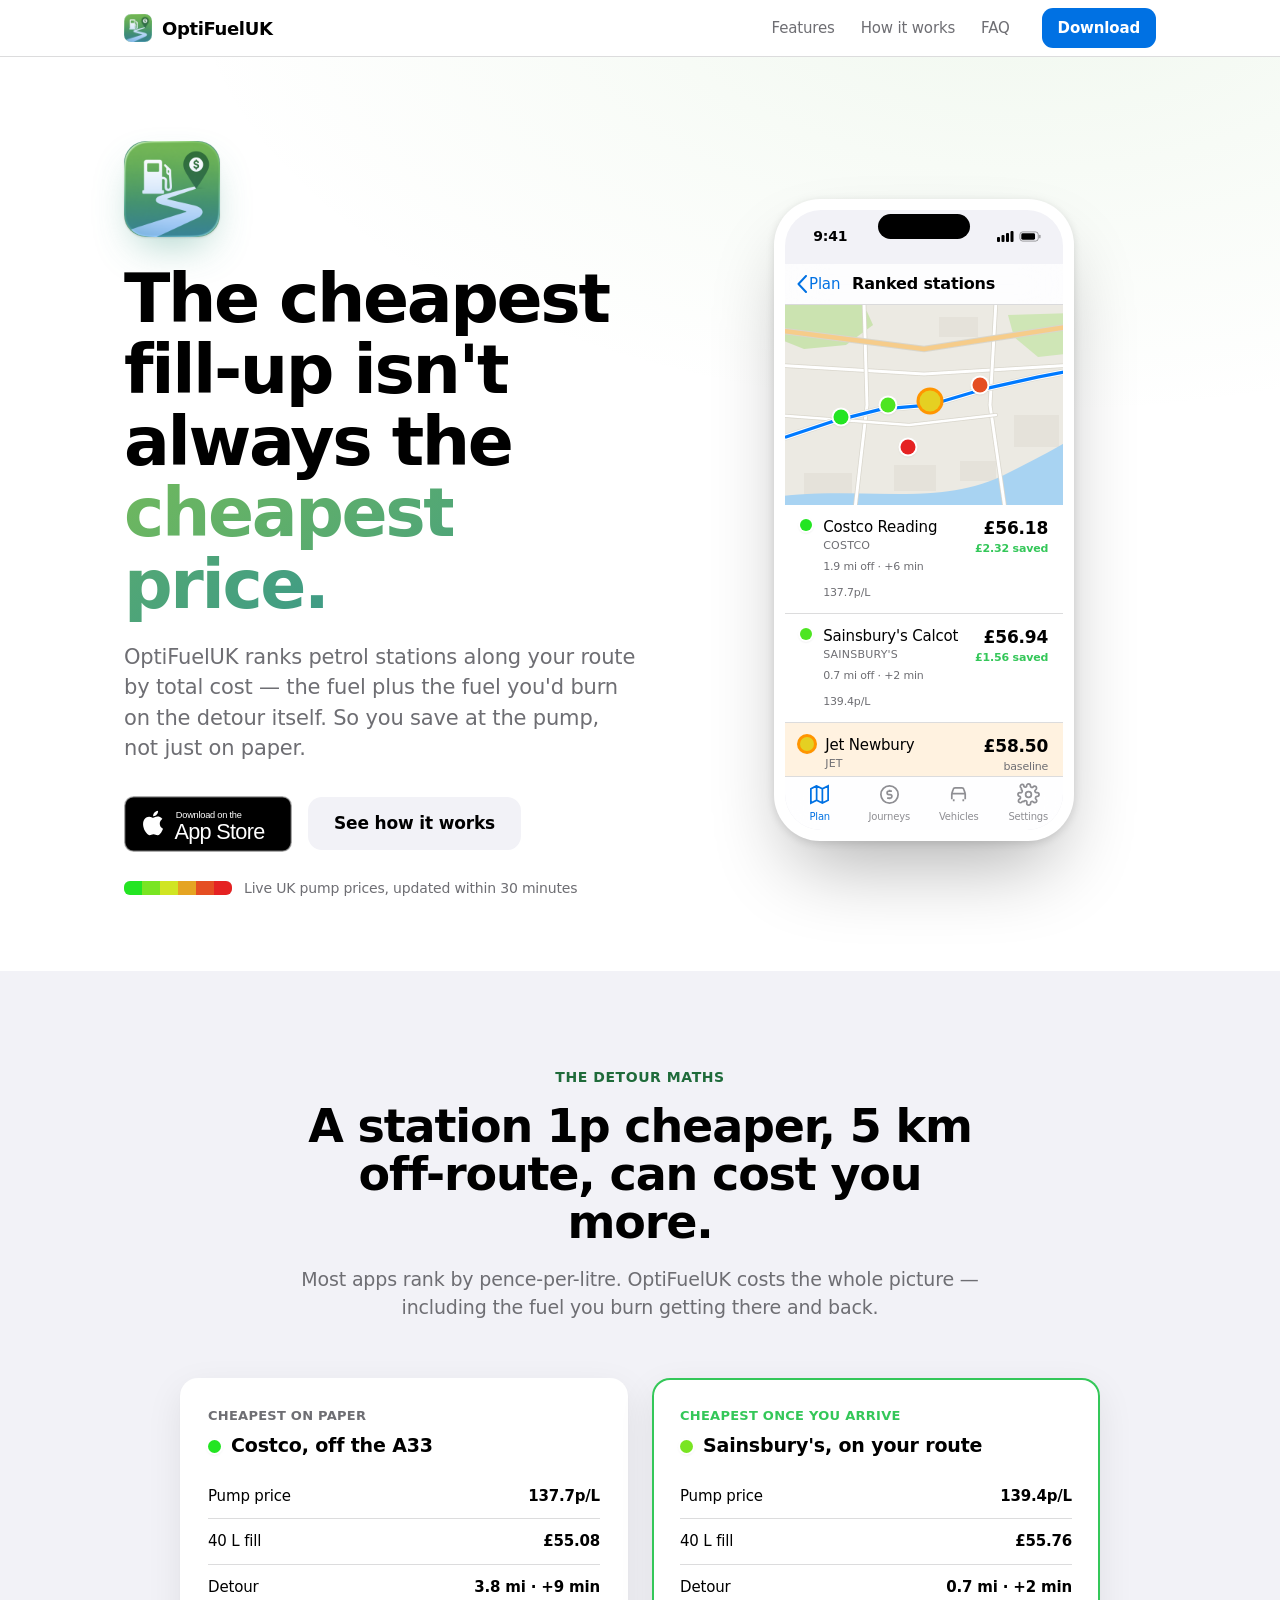
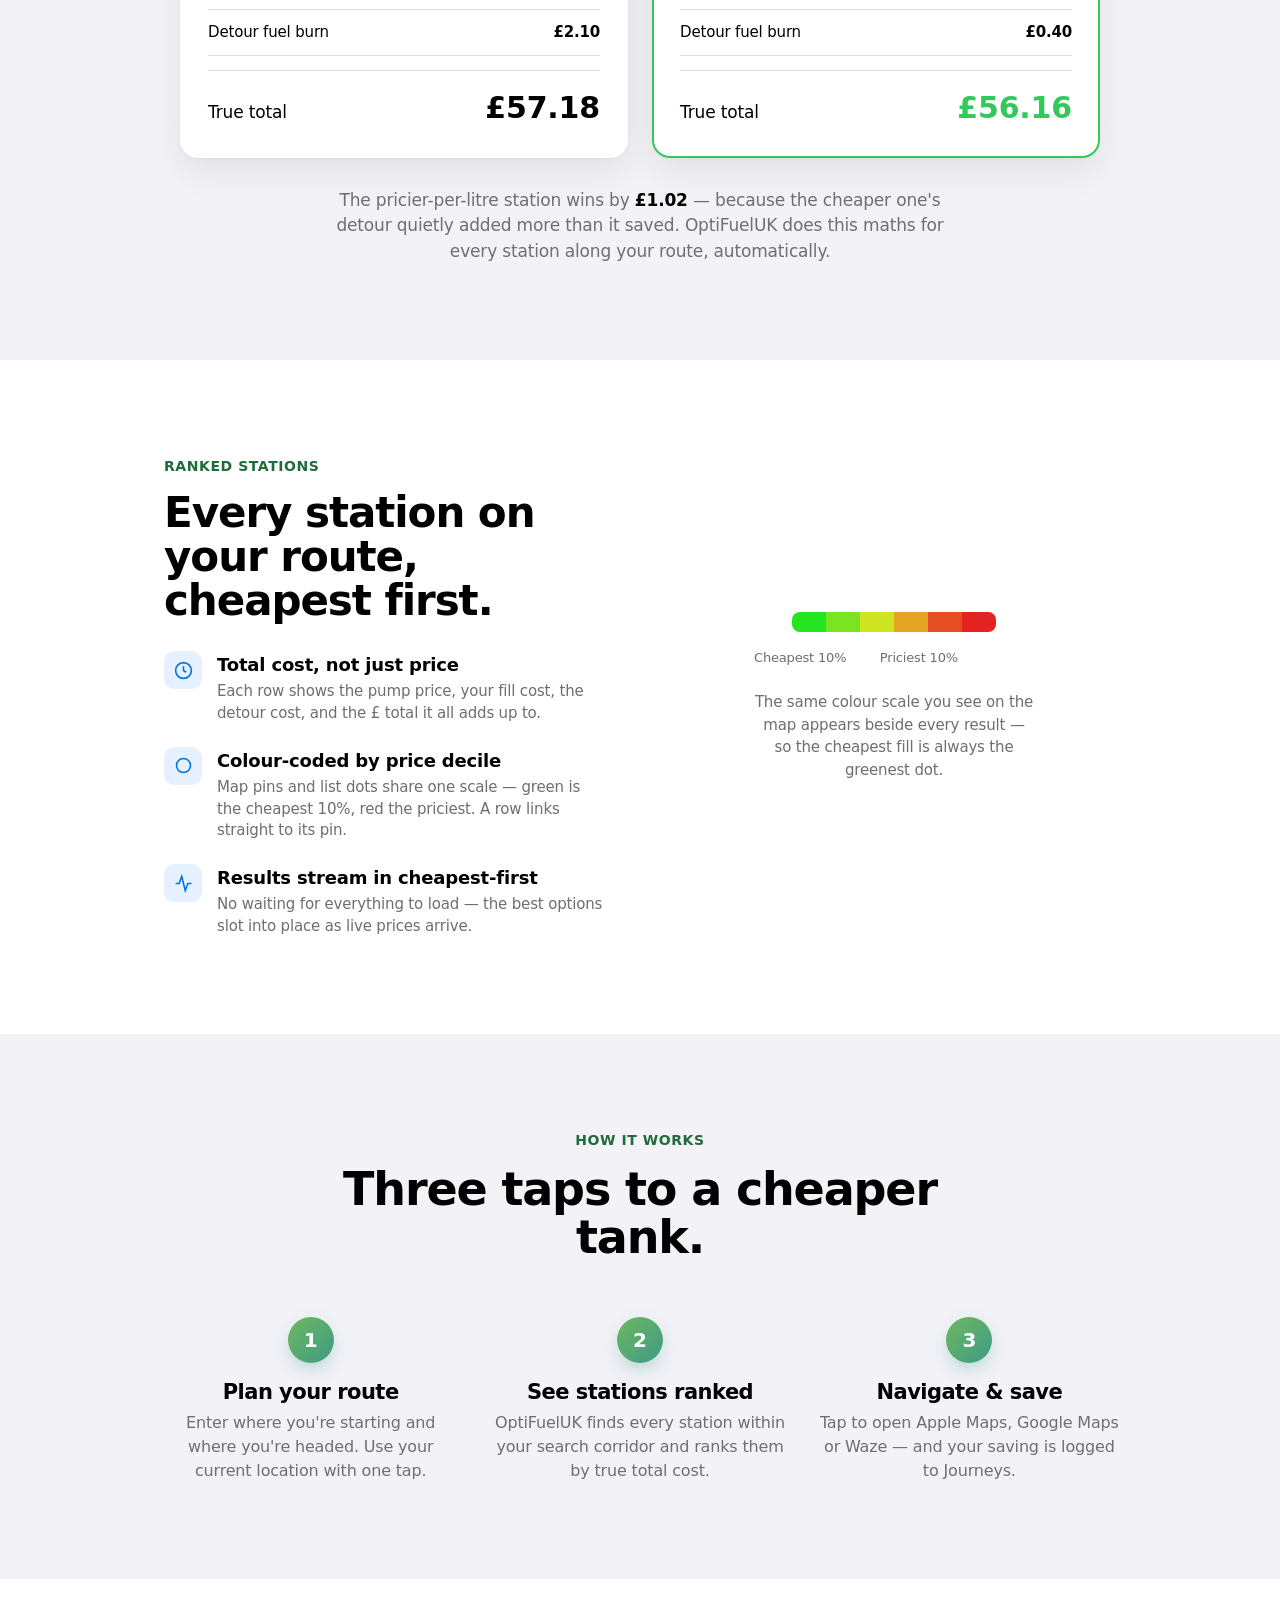
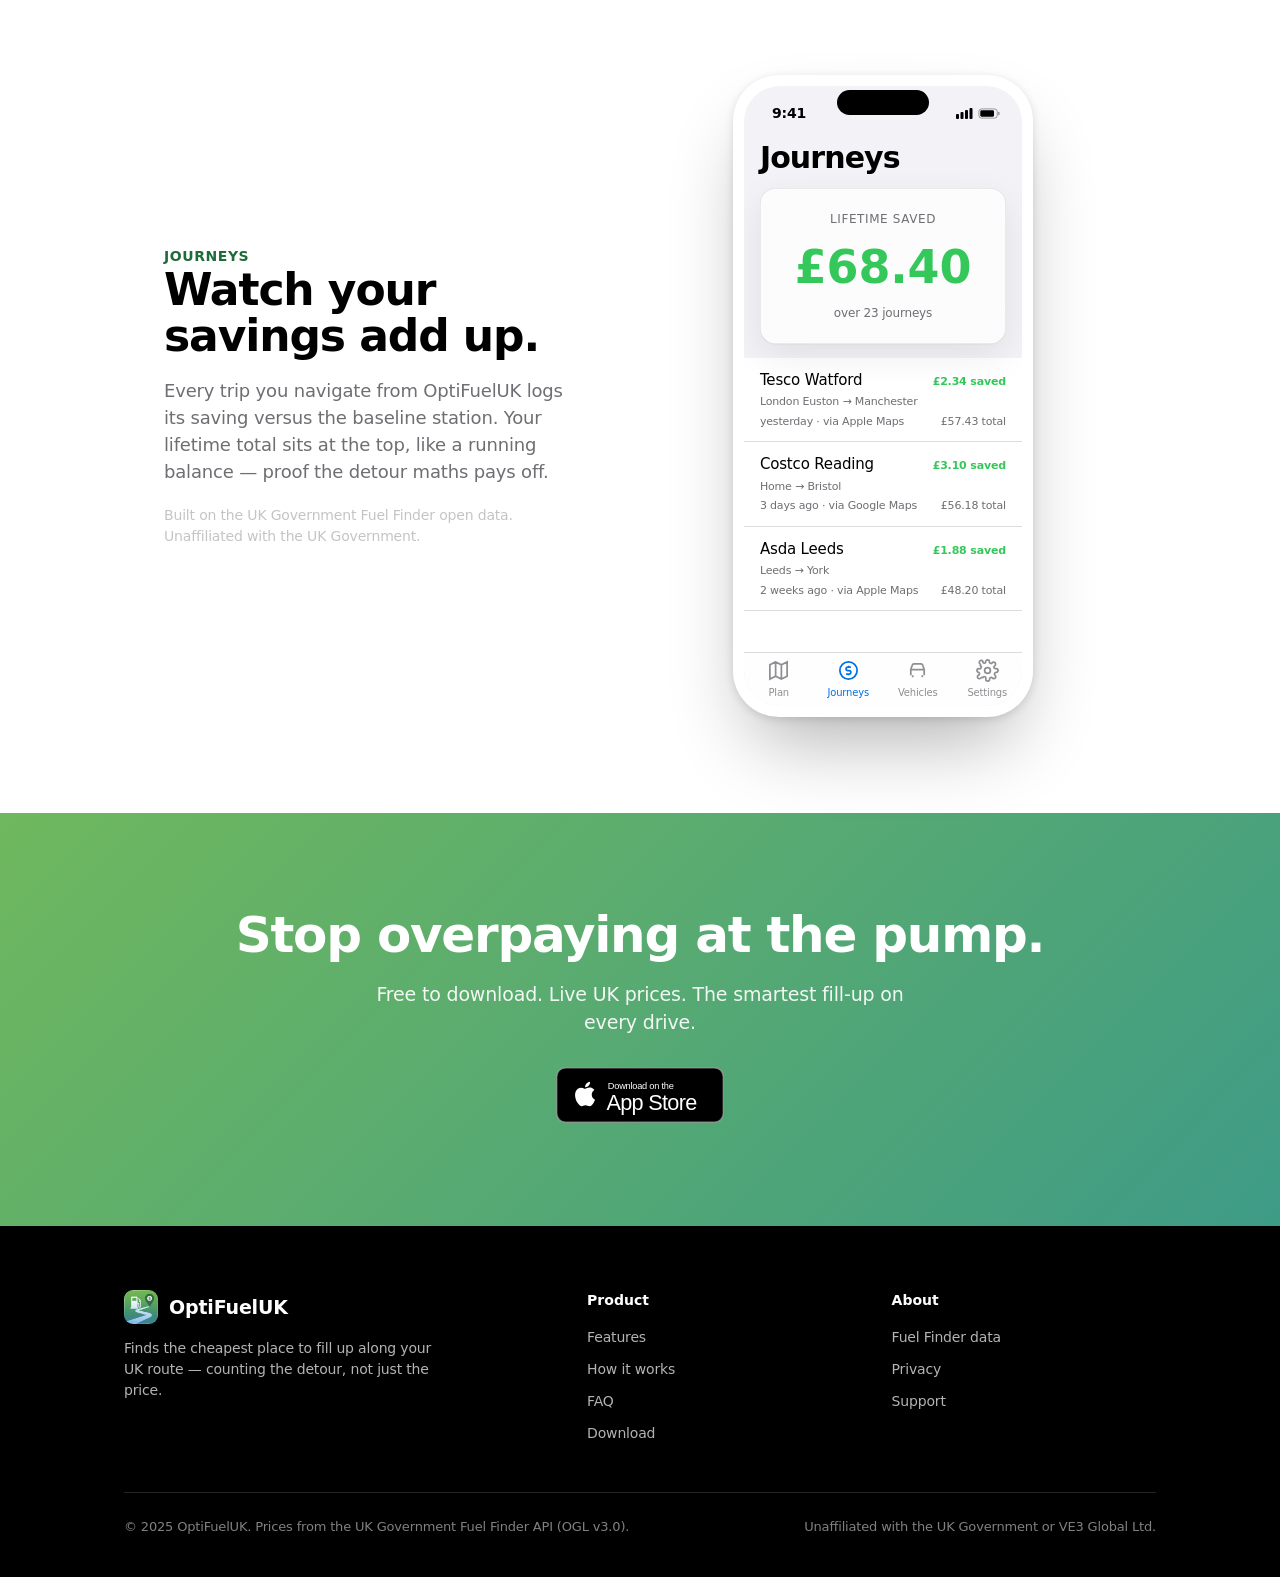
==== optifueluk/index.html @ a1444048 "Add OptiFuelUK marketing site under /OptiFuelUK Serves the OptiFuelUK app marketing site (landing pa" ====
<!DOCTYPE html>
<html lang="en-GB">
<head>
<meta charset="UTF-8" />
<meta name="viewport" content="width=device-width, initial-scale=1.0" />
<title>OptiFuelUK — Fill up for less on every UK drive</title>
<meta name="description" content="OptiFuelUK ranks UK petrol stations along your route by true total cost — the fuel plus the fuel you'd burn on the detour. Live pump prices, free on iOS." />
<link rel="icon" href="assets/app-icon.png" />
<link rel="stylesheet" href="site.css" />
<style>
  /* ---- Home-only ---- */
  .hero { padding:84px 0 72px; background:radial-gradient(120% 90% at 80% -10%, rgba(111,184,94,.10), transparent 55%); }
  .hero-inner { display:grid; grid-template-columns:1.05fr .95fr; gap:56px; align-items:center; }
  .hero-icon { width:96px; height:96px; border-radius:22px; box-shadow:0 1px 2px rgba(0,0,0,.1),0 18px 40px -12px rgba(62,155,134,.45); margin-bottom:26px; }
  .hero h1 { font-size:clamp(40px,6.4vw,68px); font-weight:800; letter-spacing:-.035em; }
  .hero h1 .grad { background:var(--brand-gradient); -webkit-background-clip:text; background-clip:text; color:transparent; }
  .hero .sub { margin-top:22px; font-size:21px; line-height:1.45; color:var(--label-secondary); max-width:520px; text-wrap:pretty; }
  .hero-cta { display:flex; align-items:center; gap:16px; margin-top:32px; flex-wrap:wrap; }
  .hero .trust { margin-top:26px; display:flex; align-items:center; gap:12px; font-size:14px; color:var(--label-secondary); }
  .hero-art { display:flex; justify-content:center; }

  /* savings hook */
  .hook-grid { display:grid; grid-template-columns:1fr 1fr; gap:24px; max-width:920px; margin:0 auto; }
  .hook-card { background:var(--surface); border-radius:var(--radius); padding:28px; box-shadow:var(--shadow-soft); position:relative; }
  .hook-card .tag { font-size:13px; font-weight:600; letter-spacing:.02em; text-transform:uppercase; color:var(--label-secondary); }
  .hook-card.win { box-shadow:inset 0 0 0 2px var(--sys-green),var(--shadow-soft); }
  .hook-card.win .tag { color:var(--sys-green); }
  .hook-row { display:flex; justify-content:space-between; align-items:baseline; padding:11px 0; border-bottom:.5px solid var(--separator); font-size:15px; }
  .hook-row:last-of-type { border-bottom:none; }
  .hook-row .v { font-variant-numeric:tabular-nums; font-weight:600; }
  .hook-station { display:flex; align-items:center; gap:10px; margin:6px 0 14px; }
  .hook-station .dot { width:13px; height:13px; border-radius:50%; box-shadow:0 0 0 2px #fff,0 1px 3px rgba(0,0,0,.25); }
  .hook-station .nm { font-family:var(--font-display); font-weight:700; font-size:19px; }
  .hook-total { display:flex; justify-content:space-between; align-items:baseline; margin-top:14px; padding-top:14px; border-top:1px solid var(--separator); }
  .hook-total .big { font-family:var(--font-display); font-size:30px; font-weight:700; font-variant-numeric:tabular-nums; }
  .hook-versus { text-align:center; margin:30px auto 0; max-width:640px; font-size:17px; color:var(--label-secondary); text-wrap:pretty; }
  .hook-versus b { color:var(--label); font-weight:600; }

  /* signature screen split */
  .split { display:grid; grid-template-columns:1fr 1fr; gap:64px; align-items:center; max-width:1000px; margin:0 auto; }
  .split .feat-list { list-style:none; margin:28px 0 0; padding:0; display:flex; flex-direction:column; gap:22px; }
  .split .feat-list li { display:flex; gap:15px; }
  .split .feat-list .ic { width:38px; height:38px; flex:none; border-radius:10px; display:flex; align-items:center; justify-content:center; background:rgba(0,122,255,.10); color:var(--sys-blue); }
  .split .feat-list .ic svg { width:21px; height:21px; }
  .split .feat-list h4 { font-family:var(--font-display); font-size:18px; font-weight:600; margin:0 0 3px; }
  .split .feat-list p { font-size:15px; color:var(--label-secondary); line-height:1.45; }

  /* how it works */
  .steps { display:grid; grid-template-columns:repeat(3,1fr); gap:28px; max-width:960px; margin:0 auto; }
  .step { text-align:center; }
  .step .n { width:46px; height:46px; margin:0 auto 18px; border-radius:50%; background:var(--brand-gradient); color:#fff; font-family:var(--font-display); font-weight:700; font-size:20px; display:flex; align-items:center; justify-content:center; box-shadow:0 8px 20px -6px rgba(62,155,134,.5); }
  .step h3 { font-size:21px; font-weight:600; margin-bottom:8px; }
  .step p { font-size:16px; color:var(--label-secondary); text-wrap:pretty; }

  /* journeys band */
  .jband { display:grid; grid-template-columns:.95fr 1.05fr; gap:64px; align-items:center; max-width:1000px; margin:0 auto; }
  .jband h2 { font-size:clamp(30px,4.2vw,44px); font-weight:800; }
  .jband p { margin-top:18px; font-size:18px; color:var(--label-secondary); text-wrap:pretty; }
  .jband .micro { margin-top:20px; font-size:14px; color:var(--label-tertiary); }

  /* cta */
  .cta { background:var(--brand-gradient); color:#fff; text-align:center; }
  .cta h2 { font-size:clamp(32px,4.6vw,50px); font-weight:800; }
  .cta p { margin:18px auto 0; max-width:540px; font-size:19px; opacity:.92; text-wrap:pretty; }
  .cta .appstore { margin-top:30px; }

  @media (max-width:860px){
    .hero-inner,.split,.jband { grid-template-columns:1fr; gap:44px; }
    .hero-art { order:-1; }
    .jband .jband-art { order:-1; }
    .hook-grid { grid-template-columns:1fr; }
    .steps { grid-template-columns:1fr; gap:36px; }
  }
</style>
</head>
<body>

<!-- NAV -->
<nav class="nav">
  <div class="nav-inner">
    <a class="nav-brand" href="index.html"><img src="assets/app-icon.png" alt="" />OptiFuelUK</a>
    <div class="nav-links" id="nav-menu">
      <a href="features.html">Features</a>
      <a href="index.html#how">How it works</a>
      <a href="faq.html">FAQ</a>
    </div>
    <a class="btn btn-sm nav-cta" href="https://apps.apple.com/gb/app/optifueluk/id6773123227">Download</a>
    <button class="nav-burger" type="button" aria-label="Open menu" aria-controls="nav-menu" aria-expanded="false">
      <svg viewBox="0 0 24 24" width="22" height="22" fill="none" stroke="currentColor" stroke-width="2" stroke-linecap="round"><path d="M3 6h18M3 12h18M3 18h18"/></svg>
    </button>
  </div>
</nav>

<!-- HERO -->
<header class="hero">
  <div class="wrap hero-inner">
    <div>
      <img class="hero-icon" src="assets/app-icon.png" alt="OptiFuelUK app icon" />
      <h1>The cheapest fill-up isn't always the <span class="grad">cheapest price.</span></h1>
      <p class="sub">OptiFuelUK ranks petrol stations along your route by total cost — the fuel plus the fuel you'd burn on the detour itself. So you save at the pump, not just on paper.</p>
      <div class="hero-cta">
        <a class="appstore" href="https://apps.apple.com/gb/app/optifueluk/id6773123227" aria-label="Download on the App Store">
          <svg viewBox="0 0 120 40" xmlns="http://www.w3.org/2000/svg" role="img" aria-label="Download on the App Store"><rect x="0.5" y="0.5" width="119" height="39" rx="6.5" fill="#000" stroke="#A6A6A6" stroke-opacity="0.7" stroke-width="1"/><svg x="11" y="9.5" width="20.5" height="20.5" viewBox="0 0 24 24"><path fill="#fff" d="M17.05 12.04c-.03-2.6 2.12-3.85 2.22-3.91-1.21-1.77-3.09-2.01-3.76-2.04-1.6-.16-3.12.94-3.93.94-.81 0-2.06-.92-3.39-.89-1.74.03-3.35 1.01-4.25 2.57-1.81 3.14-.46 7.79 1.3 10.34.86 1.25 1.89 2.65 3.23 2.6 1.3-.05 1.79-.84 3.36-.84 1.57 0 2.01.84 3.39.81 1.4-.02 2.29-1.27 3.15-2.53.99-1.45 1.4-2.86 1.42-2.93-.03-.01-2.72-1.04-2.75-4.13zM14.53 4.4c.72-.87 1.2-2.08 1.07-3.29-1.03.04-2.28.69-3.02 1.56-.66.77-1.24 2-1.09 3.18 1.15.09 2.32-.58 3.04-1.45z"/></svg><text x="37" y="15.5" fill="#fff" font-family="-apple-system,'Helvetica Neue',Helvetica,Arial,sans-serif" font-size="6.6" font-weight="400">Download on the</text><text x="36" y="31" fill="#fff" font-family="-apple-system,'Helvetica Neue',Helvetica,Arial,sans-serif" font-size="15.5" font-weight="500" letter-spacing="-0.5">App Store</text></svg>
        </a>
        <a class="btn btn-ghost" href="#how">See how it works</a>
      </div>
      <div class="trust">
        <span class="decile-bar" aria-hidden="true">
          <span style="background:var(--decile-0)"></span><span style="background:var(--decile-2)"></span>
          <span style="background:var(--decile-4)"></span><span style="background:var(--decile-6)"></span>
          <span style="background:var(--decile-8)"></span><span style="background:var(--decile-9)"></span>
        </span>
        Live UK pump prices, updated within 30 minutes
      </div>
    </div>
    <div class="hero-art">
      <!-- Ranked stations phone -->
      <div class="phone" aria-hidden="true">
        <div class="phone-notch"></div>
        <div class="phone-screen">
          <div class="status-bar"><span>9:41</span><span class="sb-icons"><svg width="17" height="11" viewBox="0 0 17 11" fill="#000"><rect x="0" y="6" width="3" height="5" rx="1"/><rect x="4.5" y="4" width="3" height="7" rx="1"/><rect x="9" y="2" width="3" height="9" rx="1"/><rect x="13.5" y="0" width="3" height="11" rx="1"/></svg><svg width="22" height="11" viewBox="0 0 24 12" fill="none"><rect x="1" y="1" width="20" height="10" rx="3" stroke="#000" stroke-opacity=".4"/><rect x="2.5" y="2.5" width="15" height="7" rx="1.5" fill="#000"/><rect x="22" y="4" width="1.5" height="4" rx="1" fill="#000" fill-opacity=".4"/></svg></span></div>
          <div class="app-navbar">
            <span class="back"><svg width="11" height="18" viewBox="0 0 11 18" fill="none"><path d="M9 1 1.5 9 9 17" stroke="currentColor" stroke-width="2" stroke-linecap="round" stroke-linejoin="round"/></svg>Plan</span>
            <span class="title">Ranked stations</span>
          </div>
          <!-- map -->
          <div class="app-map">
            <div class="map-pin" style="background:var(--decile-0); top:56%; left:20%;"></div>
            <div class="map-pin" style="background:var(--decile-1); top:50%; left:37%;"></div>
            <div class="map-pin" style="background:var(--decile-5); width:21px; height:21px; box-shadow:0 0 0 3px var(--sys-orange),0 1px 3px rgba(0,0,0,.35); top:48%; left:52%;"></div>
            <div class="map-pin" style="background:var(--decile-8); top:40%; left:70%;"></div>
            <div class="map-pin" style="background:var(--decile-9); top:71%; left:44%;"></div>
          </div>
          <!-- list -->
          <div class="app-scroll">
            <div class="res-row">
              <span class="dot" style="background:var(--decile-0)"></span>
              <div style="flex:1; min-width:0;">
                <div class="res-name">Costco Reading</div>
                <div class="res-brand">COSTCO</div>
                <div class="res-meta"><span>1.9 mi off · +6 min</span><span>137.7p/L</span></div>
              </div>
              <div class="res-right"><div class="res-total">£56.18</div><div class="badge save">£2.32 saved</div></div>
            </div>
            <div class="res-row">
              <span class="dot" style="background:var(--decile-1)"></span>
              <div style="flex:1; min-width:0;">
                <div class="res-name">Sainsbury's Calcot</div>
                <div class="res-brand">SAINSBURY'S</div>
                <div class="res-meta"><span>0.7 mi off · +2 min</span><span>139.4p/L</span></div>
              </div>
              <div class="res-right"><div class="res-total">£56.94</div><div class="badge save">£1.56 saved</div></div>
            </div>
            <div class="res-row sel">
              <span class="dot sel" style="background:var(--decile-5)"></span>
              <div style="flex:1; min-width:0;">
                <div class="res-name">Jet Newbury</div>
                <div class="res-brand">JET</div>
                <div class="res-meta"><span>0.1 mi off</span><span>145.9p/L</span></div>
              </div>
              <div class="res-right"><div class="res-total">£58.50</div><div class="badge base">baseline</div></div>
            </div>
            <div class="res-row">
              <span class="dot" style="background:var(--decile-8)"></span>
              <div style="flex:1; min-width:0;">
                <div class="res-name">BP M4 Membury</div>
                <div class="res-brand">BP</div>
                <div class="res-meta"><span>0.2 mi off · +1 min</span><span>152.9p/L</span></div>
              </div>
              <div class="res-right"><div class="res-total">£60.42</div><div class="badge more">£1.92 more</div></div>
            </div>
          </div>
          <!-- tab bar -->
          <div class="tabbar">
            <div class="tab on"><svg viewBox="0 0 24 24" fill="none" stroke="currentColor" stroke-width="1.8"><path d="m9 3-6 3v15l6-3 6 3 6-3V3l-6 3-6-3Zm0 0v15m6-12v15"/></svg>Plan</div>
            <div class="tab"><svg viewBox="0 0 24 24" fill="none" stroke="currentColor" stroke-width="1.8"><circle cx="12" cy="12" r="9"/><path d="M14.5 8.5h-3.2a1.8 1.8 0 0 0 0 3.6h1.4a1.8 1.8 0 0 1 0 3.6H9.5M12 7v1.5m0 7V17"/></svg>Journeys</div>
            <div class="tab"><svg viewBox="0 0 24 24" fill="none" stroke="currentColor" stroke-width="1.8"><path d="M5 11l1.5-4.5A2 2 0 0 1 8.4 5h7.2a2 2 0 0 1 1.9 1.5L19 11m-14 0h14m-14 0v6m14-6v6M7 17v2m10-2v2M7.5 14h.01m8.99 0h.01"/></svg>Vehicles</div>
            <div class="tab"><svg viewBox="0 0 24 24" fill="none" stroke="currentColor" stroke-width="1.8"><circle cx="12" cy="12" r="3"/><path d="M19.4 15a1.6 1.6 0 0 0 .3 1.8l.1.1a2 2 0 1 1-2.8 2.8l-.1-.1a1.6 1.6 0 0 0-2.7 1.1V21a2 2 0 1 1-4 0v-.1A1.6 1.6 0 0 0 7 19.4a1.6 1.6 0 0 0-1.8.3l-.1.1a2 2 0 1 1-2.8-2.8l.1-.1A1.6 1.6 0 0 0 3 14H3a2 2 0 1 1 0-4h.1A1.6 1.6 0 0 0 4.6 7a1.6 1.6 0 0 0-.3-1.8l-.1-.1a2 2 0 1 1 2.8-2.8l.1.1A1.6 1.6 0 0 0 10 3.6V3a2 2 0 1 1 4 0v.1a1.6 1.6 0 0 0 2.7 1.1l.1-.1a2 2 0 1 1 2.8 2.8l-.1.1A1.6 1.6 0 0 0 20.4 10H21a2 2 0 1 1 0 4h-.1a1.6 1.6 0 0 0-1.5 1Z"/></svg>Settings</div>
          </div>
        </div>
      </div>
    </div>
  </div>
</header>

<!-- SAVINGS HOOK -->
<section class="section-grey">
  <div class="wrap">
    <div class="section-head">
      <div class="eyebrow">The detour maths</div>
      <h2>A station 1p cheaper, 5&nbsp;km off-route, can cost you more.</h2>
      <p>Most apps rank by pence-per-litre. OptiFuelUK costs the whole picture — including the fuel you burn getting there and back.</p>
    </div>
    <div class="hook-grid">
      <div class="hook-card">
        <div class="tag">Cheapest on paper</div>
        <div class="hook-station">
          <span class="dot" style="background:var(--decile-0)"></span>
          <span class="nm">Costco, off the A33</span>
        </div>
        <div class="hook-row"><span>Pump price</span><span class="v">137.7p/L</span></div>
        <div class="hook-row"><span>40 L fill</span><span class="v">£55.08</span></div>
        <div class="hook-row"><span>Detour</span><span class="v">3.8 mi · +9 min</span></div>
        <div class="hook-row"><span>Detour fuel burn</span><span class="v">£2.10</span></div>
        <div class="hook-total"><span>True total</span><span class="big">£57.18</span></div>
      </div>
      <div class="hook-card win">
        <div class="tag">Cheapest once you arrive</div>
        <div class="hook-station">
          <span class="dot" style="background:var(--decile-2)"></span>
          <span class="nm">Sainsbury's, on your route</span>
        </div>
        <div class="hook-row"><span>Pump price</span><span class="v">139.4p/L</span></div>
        <div class="hook-row"><span>40 L fill</span><span class="v">£55.76</span></div>
        <div class="hook-row"><span>Detour</span><span class="v">0.7 mi · +2 min</span></div>
        <div class="hook-row"><span>Detour fuel burn</span><span class="v">£0.40</span></div>
        <div class="hook-total"><span>True total</span><span class="big" style="color:var(--sys-green)">£56.16</span></div>
      </div>
    </div>
    <p class="hook-versus">The pricier-per-litre station wins by <b>£1.02</b> — because the cheaper one's detour quietly added more than it saved. OptiFuelUK does this maths for every station along your route, automatically.</p>
  </div>
</section>

<!-- SIGNATURE SCREEN -->
<section>
  <div class="wrap split">
    <div>
      <div class="eyebrow">Ranked stations</div>
      <h2 style="font-size:clamp(28px,4vw,42px); font-weight:800; margin-top:14px;">Every station on your route, cheapest first.</h2>
      <ul class="feat-list">
        <li>
          <span class="ic"><svg viewBox="0 0 24 24" fill="none" stroke="currentColor" stroke-width="1.8"><circle cx="12" cy="12" r="9"/><path d="M12 7v5l3 2"/></svg></span>
          <div><h4>Total cost, not just price</h4><p>Each row shows the pump price, your fill cost, the detour cost, and the £ total it all adds up to.</p></div>
        </li>
        <li>
          <span class="ic"><svg viewBox="0 0 24 24" fill="none" stroke="currentColor" stroke-width="1.8"><circle cx="12" cy="12" r="8"/></svg></span>
          <div><h4>Colour-coded by price decile</h4><p>Map pins and list dots share one scale — green is the cheapest 10%, red the priciest. A row links straight to its pin.</p></div>
        </li>
        <li>
          <span class="ic"><svg viewBox="0 0 24 24" fill="none" stroke="currentColor" stroke-width="1.8"><path d="M3 12h4l3-8 4 16 3-8h4"/></svg></span>
          <div><h4>Results stream in cheapest-first</h4><p>No waiting for everything to load — the best options slot into place as live prices arrive.</p></div>
        </li>
      </ul>
    </div>
    <div style="display:flex; justify-content:center;">
      <div class="decile-explainer" style="text-align:center;">
        <span class="decile-bar" style="border-radius:8px;">
          <span style="width:34px; height:20px; background:var(--decile-0)"></span>
          <span style="width:34px; height:20px; background:var(--decile-2)"></span>
          <span style="width:34px; height:20px; background:var(--decile-4)"></span>
          <span style="width:34px; height:20px; background:var(--decile-6)"></span>
          <span style="width:34px; height:20px; background:var(--decile-8)"></span>
          <span style="width:34px; height:20px; background:var(--decile-9)"></span>
        </span>
        <div style="display:flex; justify-content:space-between; margin-top:8px; font-size:13px; color:var(--label-secondary); width:204px;"><span>Cheapest 10%</span><span>Priciest 10%</span></div>
        <p style="margin-top:24px; max-width:280px; font-size:15px; color:var(--label-secondary); line-height:1.5;">The same colour scale you see on the map appears beside every result — so the cheapest fill is always the greenest dot.</p>
      </div>
    </div>
  </div>
</section>

<!-- HOW IT WORKS -->
<section class="section-grey" id="how">
  <div class="wrap">
    <div class="section-head">
      <div class="eyebrow">How it works</div>
      <h2>Three taps to a cheaper tank.</h2>
    </div>
    <div class="steps">
      <div class="step">
        <div class="n">1</div>
        <h3>Plan your route</h3>
        <p>Enter where you're starting and where you're headed. Use your current location with one tap.</p>
      </div>
      <div class="step">
        <div class="n">2</div>
        <h3>See stations ranked</h3>
        <p>OptiFuelUK finds every station within your search corridor and ranks them by true total cost.</p>
      </div>
      <div class="step">
        <div class="n">3</div>
        <h3>Navigate &amp; save</h3>
        <p>Tap to open Apple Maps, Google Maps or Waze — and your saving is logged to Journeys.</p>
      </div>
    </div>
  </div>
</section>

<!-- JOURNEYS -->
<section>
  <div class="wrap jband">
    <div>
      <div class="eyebrow">Journeys</div>
      <h2>Watch your savings add up.</h2>
      <p>Every trip you navigate from OptiFuelUK logs its saving versus the baseline station. Your lifetime total sits at the top, like a running balance — proof the detour maths pays off.</p>
      <p class="micro">Built on the UK Government Fuel Finder open data. Unaffiliated with the UK Government.</p>
    </div>
    <div class="jband-art" style="display:flex; justify-content:center;">
      <div class="phone" aria-hidden="true">
        <div class="phone-notch"></div>
        <div class="phone-screen" style="background:#F2F2F7;">
          <div class="status-bar"><span>9:41</span><span class="sb-icons"><svg width="17" height="11" viewBox="0 0 17 11" fill="#000"><rect x="0" y="6" width="3" height="5" rx="1"/><rect x="4.5" y="4" width="3" height="7" rx="1"/><rect x="9" y="2" width="3" height="9" rx="1"/><rect x="13.5" y="0" width="3" height="11" rx="1"/></svg><svg width="22" height="11" viewBox="0 0 24 12" fill="none"><rect x="1" y="1" width="20" height="10" rx="3" stroke="#000" stroke-opacity=".4"/><rect x="2.5" y="2.5" width="15" height="7" rx="1.5" fill="#000"/><rect x="22" y="4" width="1.5" height="4" rx="1" fill="#000" fill-opacity=".4"/></svg></span></div>
          <div class="app-nav"><h1>Journeys</h1></div>
          <div class="stat-card">
            <div class="lab">Lifetime saved</div>
            <div class="amt">£68.40</div>
            <div class="cap">over 23 journeys</div>
          </div>
          <div class="app-scroll" style="background:#fff;">
            <div class="jrow">
              <div class="top"><span class="nm">Tesco Watford</span><span class="badge save">£2.34 saved</span></div>
              <div class="ft"><span>London Euston → Manchester</span></div>
              <div class="ft"><span>yesterday · via Apple Maps</span><span class="tabular">£57.43 total</span></div>
            </div>
            <div class="jrow">
              <div class="top"><span class="nm">Costco Reading</span><span class="badge save">£3.10 saved</span></div>
              <div class="ft"><span>Home → Bristol</span></div>
              <div class="ft"><span>3 days ago · via Google Maps</span><span class="tabular">£56.18 total</span></div>
            </div>
            <div class="jrow">
              <div class="top"><span class="nm">Asda Leeds</span><span class="badge save">£1.88 saved</span></div>
              <div class="ft"><span>Leeds → York</span></div>
              <div class="ft"><span>2 weeks ago · via Apple Maps</span><span class="tabular">£48.20 total</span></div>
            </div>
          </div>
          <div class="tabbar">
            <div class="tab"><svg viewBox="0 0 24 24" fill="none" stroke="currentColor" stroke-width="1.8"><path d="m9 3-6 3v15l6-3 6 3 6-3V3l-6 3-6-3Zm0 0v15m6-12v15"/></svg>Plan</div>
            <div class="tab on"><svg viewBox="0 0 24 24" fill="none" stroke="currentColor" stroke-width="1.8"><circle cx="12" cy="12" r="9"/><path d="M14.5 8.5h-3.2a1.8 1.8 0 0 0 0 3.6h1.4a1.8 1.8 0 0 1 0 3.6H9.5M12 7v1.5m0 7V17"/></svg>Journeys</div>
            <div class="tab"><svg viewBox="0 0 24 24" fill="none" stroke="currentColor" stroke-width="1.8"><path d="M5 11l1.5-4.5A2 2 0 0 1 8.4 5h7.2a2 2 0 0 1 1.9 1.5L19 11m-14 0h14m-14 0v6m14-6v6M7 17v2m10-2v2M7.5 14h.01m8.99 0h.01"/></svg>Vehicles</div>
            <div class="tab"><svg viewBox="0 0 24 24" fill="none" stroke="currentColor" stroke-width="1.8"><circle cx="12" cy="12" r="3"/><path d="M19.4 15a1.6 1.6 0 0 0 .3 1.8l.1.1a2 2 0 1 1-2.8 2.8l-.1-.1a1.6 1.6 0 0 0-2.7 1.1V21a2 2 0 1 1-4 0v-.1A1.6 1.6 0 0 0 7 19.4a1.6 1.6 0 0 0-1.8.3l-.1.1a2 2 0 1 1-2.8-2.8l.1-.1A1.6 1.6 0 0 0 3 14H3a2 2 0 1 1 0-4h.1A1.6 1.6 0 0 0 4.6 7a1.6 1.6 0 0 0-.3-1.8l-.1-.1a2 2 0 1 1 2.8-2.8l.1.1A1.6 1.6 0 0 0 10 3.6V3a2 2 0 1 1 4 0v.1a1.6 1.6 0 0 0 2.7 1.1l.1-.1a2 2 0 1 1 2.8 2.8l-.1.1A1.6 1.6 0 0 0 20.4 10H21a2 2 0 1 1 0 4h-.1a1.6 1.6 0 0 0-1.5 1Z"/></svg>Settings</div>
          </div>
        </div>
      </div>
    </div>
  </div>
</section>

<!-- CTA -->
<section class="cta">
  <div class="wrap">
    <h2>Stop overpaying at the pump.</h2>
    <p>Free to download. Live UK prices. The smartest fill-up on every drive.</p>
    <a class="appstore" href="https://apps.apple.com/gb/app/optifueluk/id6773123227" aria-label="Download on the App Store">
      <svg viewBox="0 0 120 40" xmlns="http://www.w3.org/2000/svg" role="img" aria-label="Download on the App Store"><rect x="0.5" y="0.5" width="119" height="39" rx="6.5" fill="#000" stroke="#A6A6A6" stroke-opacity="0.7" stroke-width="1"/><svg x="11" y="9.5" width="20.5" height="20.5" viewBox="0 0 24 24"><path fill="#fff" d="M17.05 12.04c-.03-2.6 2.12-3.85 2.22-3.91-1.21-1.77-3.09-2.01-3.76-2.04-1.6-.16-3.12.94-3.93.94-.81 0-2.06-.92-3.39-.89-1.74.03-3.35 1.01-4.25 2.57-1.81 3.14-.46 7.79 1.3 10.34.86 1.25 1.89 2.65 3.23 2.6 1.3-.05 1.79-.84 3.36-.84 1.57 0 2.01.84 3.39.81 1.4-.02 2.29-1.27 3.15-2.53.99-1.45 1.4-2.86 1.42-2.93-.03-.01-2.72-1.04-2.75-4.13zM14.53 4.4c.72-.87 1.2-2.08 1.07-3.29-1.03.04-2.28.69-3.02 1.56-.66.77-1.24 2-1.09 3.18 1.15.09 2.32-.58 3.04-1.45z"/></svg><text x="37" y="15.5" fill="#fff" font-family="-apple-system,'Helvetica Neue',Helvetica,Arial,sans-serif" font-size="6.6" font-weight="400">Download on the</text><text x="36" y="31" fill="#fff" font-family="-apple-system,'Helvetica Neue',Helvetica,Arial,sans-serif" font-size="15.5" font-weight="500" letter-spacing="-0.5">App Store</text></svg>
    </a>
  </div>
</section>

<!-- FOOTER -->
<footer class="footer">
  <div class="wrap">
    <div class="footer-grid">
      <div class="fcol">
        <div class="fbrand"><img src="assets/app-icon.png" alt="" /><span>OptiFuelUK</span></div>
        <p style="max-width:320px; line-height:1.5;">Finds the cheapest place to fill up along your UK route — counting the detour, not just the price.</p>
      </div>
      <div class="fcol">
        <h4>Product</h4>
        <ul>
          <li><a href="features.html">Features</a></li>
          <li><a href="index.html#how">How it works</a></li>
          <li><a href="faq.html">FAQ</a></li>
          <li><a href="https://apps.apple.com/gb/app/optifueluk/id6773123227">Download</a></li>
        </ul>
      </div>
      <div class="fcol">
        <h4>About</h4>
        <ul>
          <li><a href="https://www.fuel-finder.service.gov.uk">Fuel Finder data</a></li>
          <li><a href="faq.html#privacy">Privacy</a></li>
          <li><a href="faq.html">Support</a></li>
        </ul>
      </div>
    </div>
    <div class="footer-bottom">
      <span>© 2025 OptiFuelUK. Prices from the UK Government Fuel Finder API (OGL v3.0).</span>
      <span>Unaffiliated with the UK Government or VE3 Global Ltd.</span>
    </div>
  </div>
</footer>

<script src="site.js" defer></script>
</body>
</html>
---- optifueluk/site.css ----
/* ============================================================================
   OptiFuelUK — marketing site styles
   Calm, Apple-like. SF Pro type, systemBlue interactive tint, brand green→teal
   reserved for marketing accents, the price-decile scale as the data motif.
   ============================================================================ */

/* ---- Fonts -------------------------------------------------------------- */
/* Per the design system, SF Pro is reproduced via the native system font
   stack — it renders as San Francisco on Apple platforms (the app's target)
   and the platform UI font elsewhere. SF Pro is NOT self-hosted: Apple's
   licence does not permit redistributing it as a webfont. See --font-* below. */

:root {
  /* tints */
  /* Interactive tint: Apple's web blue (#0071E3) instead of iOS #007AFF, so
     white-on-blue buttons and blue links clear WCAG AA (4.5:1) on the web. */
  --sys-blue:#0071E3; --sys-green:#34C759; --sys-red:#FF3B30; --sys-orange:#FF9500;
  /* brand */
  --brand-green:#4FA85B; --brand-green-light:#6FB85E; --brand-teal:#3E9B86; --brand-green-deep:#1F6B3A;
  --brand-gradient:linear-gradient(135deg,#6FB85E 0%,#3E9B86 100%);
  /* text */
  /* --label-secondary darkened from iOS rgba(60,60,67,.60) (~3.4:1) to #6E6E73
     (~5:1 on white) so secondary body copy passes WCAG AA. */
  --label:#000; --label-secondary:#6E6E73; --label-tertiary:rgba(60,60,67,.30);
  /* surfaces */
  --bg:#fff; --bg-secondary:#F2F2F7; --surface:#fff;
  --separator:rgba(60,60,67,.18); --hairline:rgba(60,60,67,.10);
  --gray:#8E8E93; --gray-5:#E5E5EA; --gray-6:#F2F2F7;
  /* decile */
  --decile-0:#23E522; --decile-1:#4EE522; --decile-2:#79E522; --decile-3:#A5E522; --decile-4:#D0E522;
  --decile-5:#E5D022; --decile-6:#E5A422; --decile-7:#E57922; --decile-8:#E54E22; --decile-9:#E52222;
  /* type */
  --font-display:-apple-system,BlinkMacSystemFont,"SF Pro Display","Helvetica Neue","Segoe UI",system-ui,sans-serif;
  --font-text:-apple-system,BlinkMacSystemFont,"SF Pro Text","Helvetica Neue","Segoe UI",system-ui,sans-serif;
  --font-rounded:ui-rounded,"SF Pro Rounded",-apple-system,system-ui,sans-serif;
  /* layout */
  --maxw:1080px; --radius:18px; --radius-sm:12px;
  --shadow-soft:0 1px 2px rgba(0,0,0,.04),0 12px 36px rgba(0,0,0,.08);
  --shadow-phone:0 2px 8px rgba(0,0,0,.12),0 40px 80px -20px rgba(0,0,0,.32);
}

* { box-sizing:border-box; }
html { -webkit-font-smoothing:antialiased; text-rendering:optimizeLegibility; scroll-behavior:smooth; }
body {
  margin:0; font-family:var(--font-text); color:var(--label); background:var(--bg);
  font-size:17px; line-height:1.5; letter-spacing:-.01em;
}
h1,h2,h3 { font-family:var(--font-display); letter-spacing:-.025em; line-height:1.05; margin:0; }
p { margin:0; }
a { color:inherit; text-decoration:none; }
img { display:block; max-width:100%; }
.tabular { font-variant-numeric:tabular-nums; }

.wrap { max-width:var(--maxw); margin:0 auto; padding:0 24px; }

/* ---- Nav ---------------------------------------------------------------- */
.nav {
  position:sticky; top:0; z-index:50;
  background:rgba(255,255,255,.72); backdrop-filter:saturate(180%) blur(20px); -webkit-backdrop-filter:saturate(180%) blur(20px);
  border-bottom:.5px solid var(--separator);
}
.nav-inner { max-width:var(--maxw); margin:0 auto; padding:0 24px; height:56px; display:flex; align-items:center; gap:28px; }
.nav-brand { display:flex; align-items:center; gap:10px; font-family:var(--font-display); font-weight:700; font-size:18px; letter-spacing:-.02em; }
.nav-brand img { width:28px; height:28px; border-radius:7px; }
.nav-links { display:flex; align-items:center; gap:26px; margin-left:auto; }
.nav-links a { font-size:15px; font-weight:500; color:var(--label-secondary); transition:color .15s; }
.nav-links a:hover, .nav-links a.active { color:var(--label); }
.nav-cta { margin-left:4px; }
.nav-burger { display:none; padding:6px; background:none; border:none; color:var(--label); cursor:pointer; border-radius:8px; line-height:0; }
.nav-burger:hover { background:var(--gray-6); }

/* ---- Buttons ------------------------------------------------------------ */
.btn {
  display:inline-flex; align-items:center; justify-content:center; gap:8px;
  font-family:var(--font-text); font-weight:600; font-size:17px; letter-spacing:-.01em;
  padding:14px 26px; border-radius:14px; border:none; cursor:pointer;
  background:var(--sys-blue); color:#fff; transition:filter .15s, transform .1s;
}
.btn:hover { filter:brightness(1.06); }
.btn:active { transform:scale(.985); }
.btn-ghost { background:var(--gray-6); color:var(--label); }
.btn-sm { padding:9px 16px; font-size:15px; border-radius:11px; }

/* Official App Store badge */
.appstore { display:inline-block; line-height:0; border-radius:9px; transition:transform .12s, filter .15s; }
.appstore:hover { filter:brightness(1.12); }
.appstore:active { transform:scale(.98); }
.appstore svg { height:56px; width:auto; display:block; }

/* ---- Section primitives ------------------------------------------------- */
section { padding:96px 0; }
.section-grey { background:var(--bg-secondary); }
.eyebrow { font-size:14px; font-weight:700; letter-spacing:.04em; text-transform:uppercase; color:var(--brand-green-deep); }
.section-head { max-width:720px; margin:0 auto 56px; text-align:center; }
.section-head h2 { font-size:clamp(30px,4.4vw,46px); font-weight:800; margin:14px 0 0; }
.section-head p { margin:18px 0 0; font-size:19px; color:var(--label-secondary); text-wrap:pretty; }

/* ---- Phone mockup ------------------------------------------------------- */
.phone {
  width:300px; flex:none; border-radius:46px; background:#fff; padding:11px;
  box-shadow:var(--shadow-phone); position:relative;
}
.phone-screen {
  position:relative; border-radius:36px; overflow:hidden; background:#F2F2F7;
  height:620px; display:flex; flex-direction:column;
}
.phone-notch { position:absolute; top:15px; left:50%; transform:translateX(-50%); width:92px; height:25px; background:#000; border-radius:14px; z-index:20; }
.status-bar { height:54px; display:flex; align-items:center; justify-content:space-between; padding:0 22px; font-family:var(--font-text); font-size:14px; font-weight:600; }
.status-bar > span:first-child { padding-left:6px; }
.status-bar .sb-icons { display:flex; gap:5px; align-items:center; }

/* in-app nav bar */
.app-nav { padding:2px 16px 8px; }
.app-nav h1 { font-family:var(--font-display); font-size:30px; font-weight:700; letter-spacing:-.03em; }
.app-navbar { padding:8px 12px; display:flex; align-items:center; background:rgba(255,255,255,.8); backdrop-filter:blur(20px); border-bottom:.5px solid var(--separator); }
.app-navbar .back { color:var(--sys-blue); font-size:15px; display:flex; align-items:center; gap:1px; }
.app-navbar .title { flex:1; text-align:center; font-weight:600; font-size:16px; margin-left:-44px; }

/* result rows */
.app-scroll { flex:1; overflow:hidden; background:#fff; }
.res-row { display:flex; gap:11px; padding:11px 15px; align-items:flex-start; border-bottom:.5px solid var(--separator); }
.res-row.sel { background:color-mix(in srgb, var(--sys-orange) 12%, transparent); }
.dot { width:12px; height:12px; border-radius:50%; margin-top:3px; flex:none; box-shadow:0 0 0 2px #fff,0 1px 3px rgba(0,0,0,.3); }
.dot.sel { width:14px; height:14px; box-shadow:0 0 0 3px var(--sys-orange),0 1px 3px rgba(0,0,0,.3); }
.res-name { font-family:var(--font-text); font-size:15px; font-weight:500; }
.res-brand { font-size:11px; color:var(--label-secondary); letter-spacing:.02em; }
.res-meta { display:flex; flex-wrap:wrap; gap:10px; margin-top:4px; font-size:11px; color:var(--label-secondary); }
.res-right { text-align:right; flex:none; }
.res-total { font-family:var(--font-text); font-size:17px; font-weight:600; font-variant-numeric:tabular-nums; }
.badge { font-size:11px; font-weight:600; font-variant-numeric:tabular-nums; white-space:nowrap; }
.badge.save { color:var(--sys-green); }
.badge.more { color:var(--sys-red); }
.badge.base { color:var(--label-secondary); font-weight:400; }

/* map */
.app-map { position:relative; height:200px; flex:none; overflow:hidden;
  background:#ECEAE3 url("assets/map-tile.png") center/cover no-repeat; }
.map-pin { position:absolute; width:15px; height:15px; border-radius:50%; transform:translate(-50%,-50%); box-shadow:0 0 0 2px #fff,0 1px 3px rgba(0,0,0,.35); }

/* journeys stat card */
.stat-card { margin:6px 16px 14px; padding:22px 16px; border-radius:16px; text-align:center;
  background:rgba(255,255,255,.72); backdrop-filter:blur(20px); box-shadow:inset 0 0 0 .5px var(--separator),var(--shadow-soft); }
.stat-card .lab { font-size:12px; font-weight:500; letter-spacing:.05em; text-transform:uppercase; color:var(--label-secondary); }
.stat-card .amt { font-family:var(--font-rounded); font-size:46px; font-weight:700; color:var(--sys-green); font-variant-numeric:tabular-nums; margin:5px 0 2px; }
.stat-card .cap { font-size:12px; color:var(--label-secondary); }
.jrow { padding:11px 16px; border-bottom:.5px solid var(--separator); background:#fff; }
.jrow .top { display:flex; justify-content:space-between; align-items:baseline; }
.jrow .nm { font-size:15px; font-weight:500; }
.jrow .ft { display:flex; justify-content:space-between; margin-top:3px; font-size:11px; color:var(--label-secondary); }

/* tab bar */
.tabbar { display:flex; height:54px; border-top:.5px solid var(--separator); background:rgba(255,255,255,.92); backdrop-filter:blur(20px); }
.tabbar .tab { flex:1; display:flex; flex-direction:column; align-items:center; justify-content:center; gap:3px; font-size:10px; color:var(--gray); }
.tabbar .tab.on { color:var(--sys-blue); }
.tabbar .tab svg { width:23px; height:23px; }

/* ---- Decile legend chip ------------------------------------------------- */
.decile-bar { display:inline-flex; border-radius:6px; overflow:hidden; box-shadow:inset 0 0 0 .5px var(--separator); }
.decile-bar span { width:18px; height:14px; }

/* ---- Footer ------------------------------------------------------------- */
.footer { background:#000; color:rgba(255,255,255,.7); padding:64px 0 40px; font-size:14px; }
.footer a { color:rgba(255,255,255,.7); transition:color .15s; }
.footer a:hover { color:#fff; }
.footer-grid { display:grid; grid-template-columns:1.6fr 1fr 1fr; gap:40px; margin-bottom:48px; }
.footer h4 { font-family:var(--font-display); color:#fff; font-size:14px; font-weight:600; margin:0 0 16px; letter-spacing:0; }
.footer .fcol ul { list-style:none; margin:0; padding:0; display:flex; flex-direction:column; gap:11px; }
.footer .fbrand { display:flex; align-items:center; gap:11px; margin-bottom:14px; }
.footer .fbrand img { width:34px; height:34px; border-radius:9px; }
.footer .fbrand span { font-family:var(--font-display); color:#fff; font-weight:700; font-size:19px; }
.footer-bottom { border-top:.5px solid rgba(255,255,255,.14); padding-top:24px; display:flex; justify-content:space-between; flex-wrap:wrap; gap:12px; font-size:13px; color:rgba(255,255,255,.5); }

@media (max-width:860px){
  section { padding:64px 0; }
  .footer-grid { grid-template-columns:1fr 1fr; gap:32px; }
  .nav-burger { display:inline-flex; align-items:center; justify-content:center; }
  .nav-cta { margin-left:auto; }
  .nav-links {
    position:absolute; top:56px; left:0; right:0;
    flex-direction:column; align-items:stretch; gap:0; margin:0; padding:6px 0;
    background:rgba(255,255,255,.97);
    backdrop-filter:saturate(180%) blur(20px); -webkit-backdrop-filter:saturate(180%) blur(20px);
    border-bottom:.5px solid var(--separator);
    box-shadow:0 12px 24px -8px rgba(0,0,0,.12);
    display:none;
  }
  .nav-links.open { display:flex; }
  .nav-links a { padding:13px 24px; font-size:16px; }
}
@media (max-width:560px){
  .footer-grid { grid-template-columns:1fr; }
}
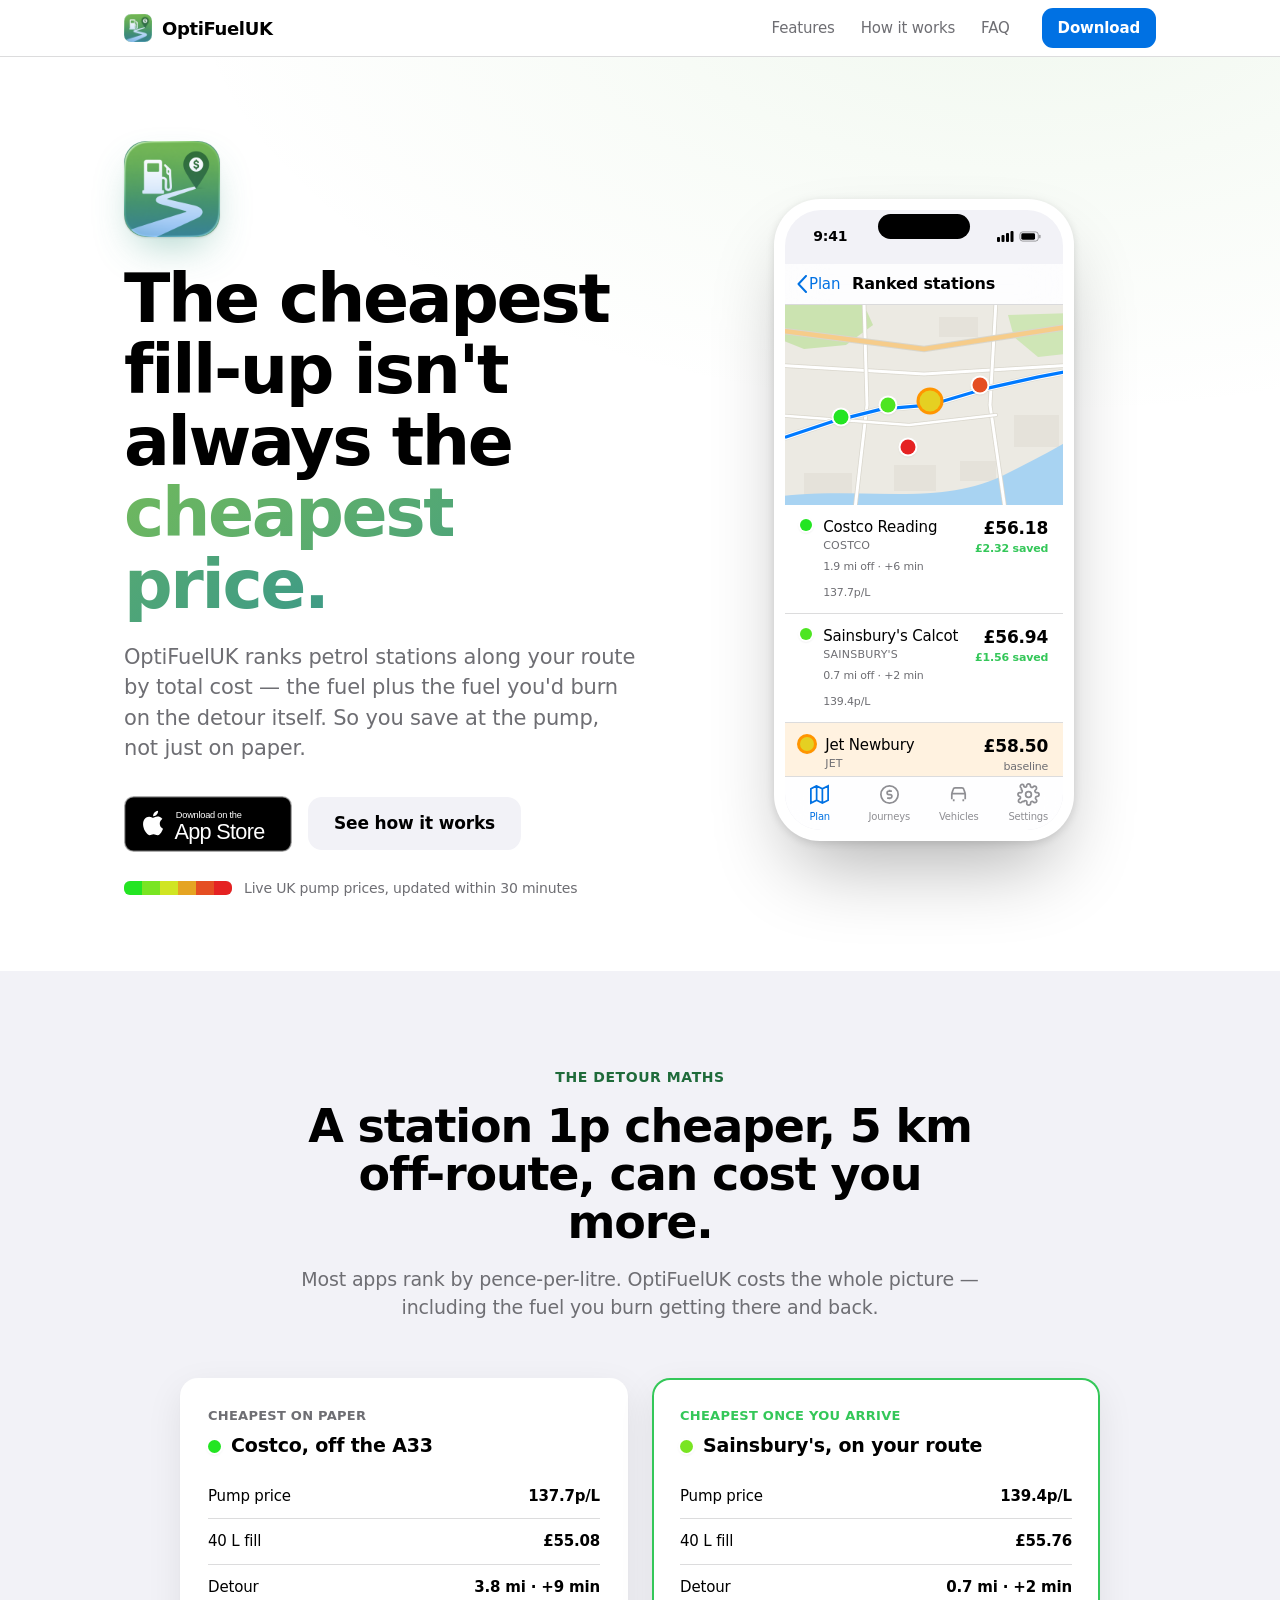
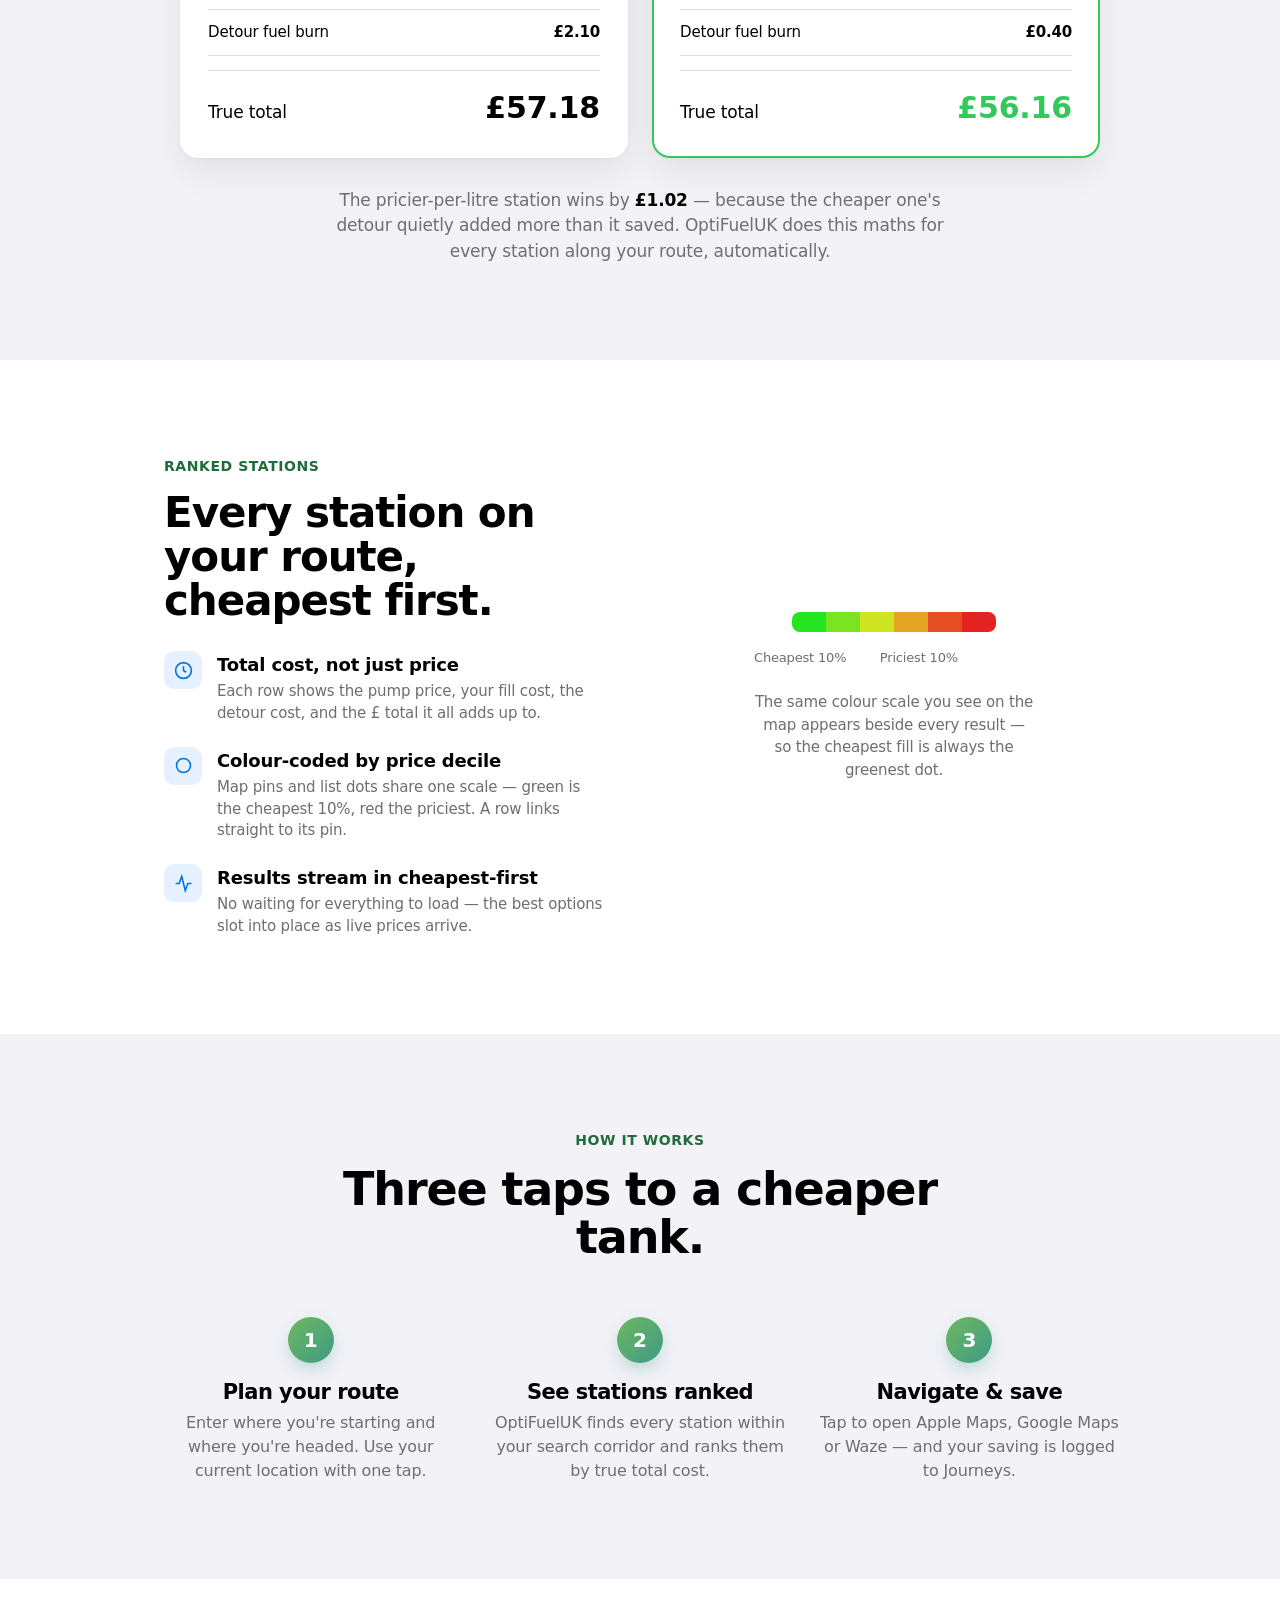
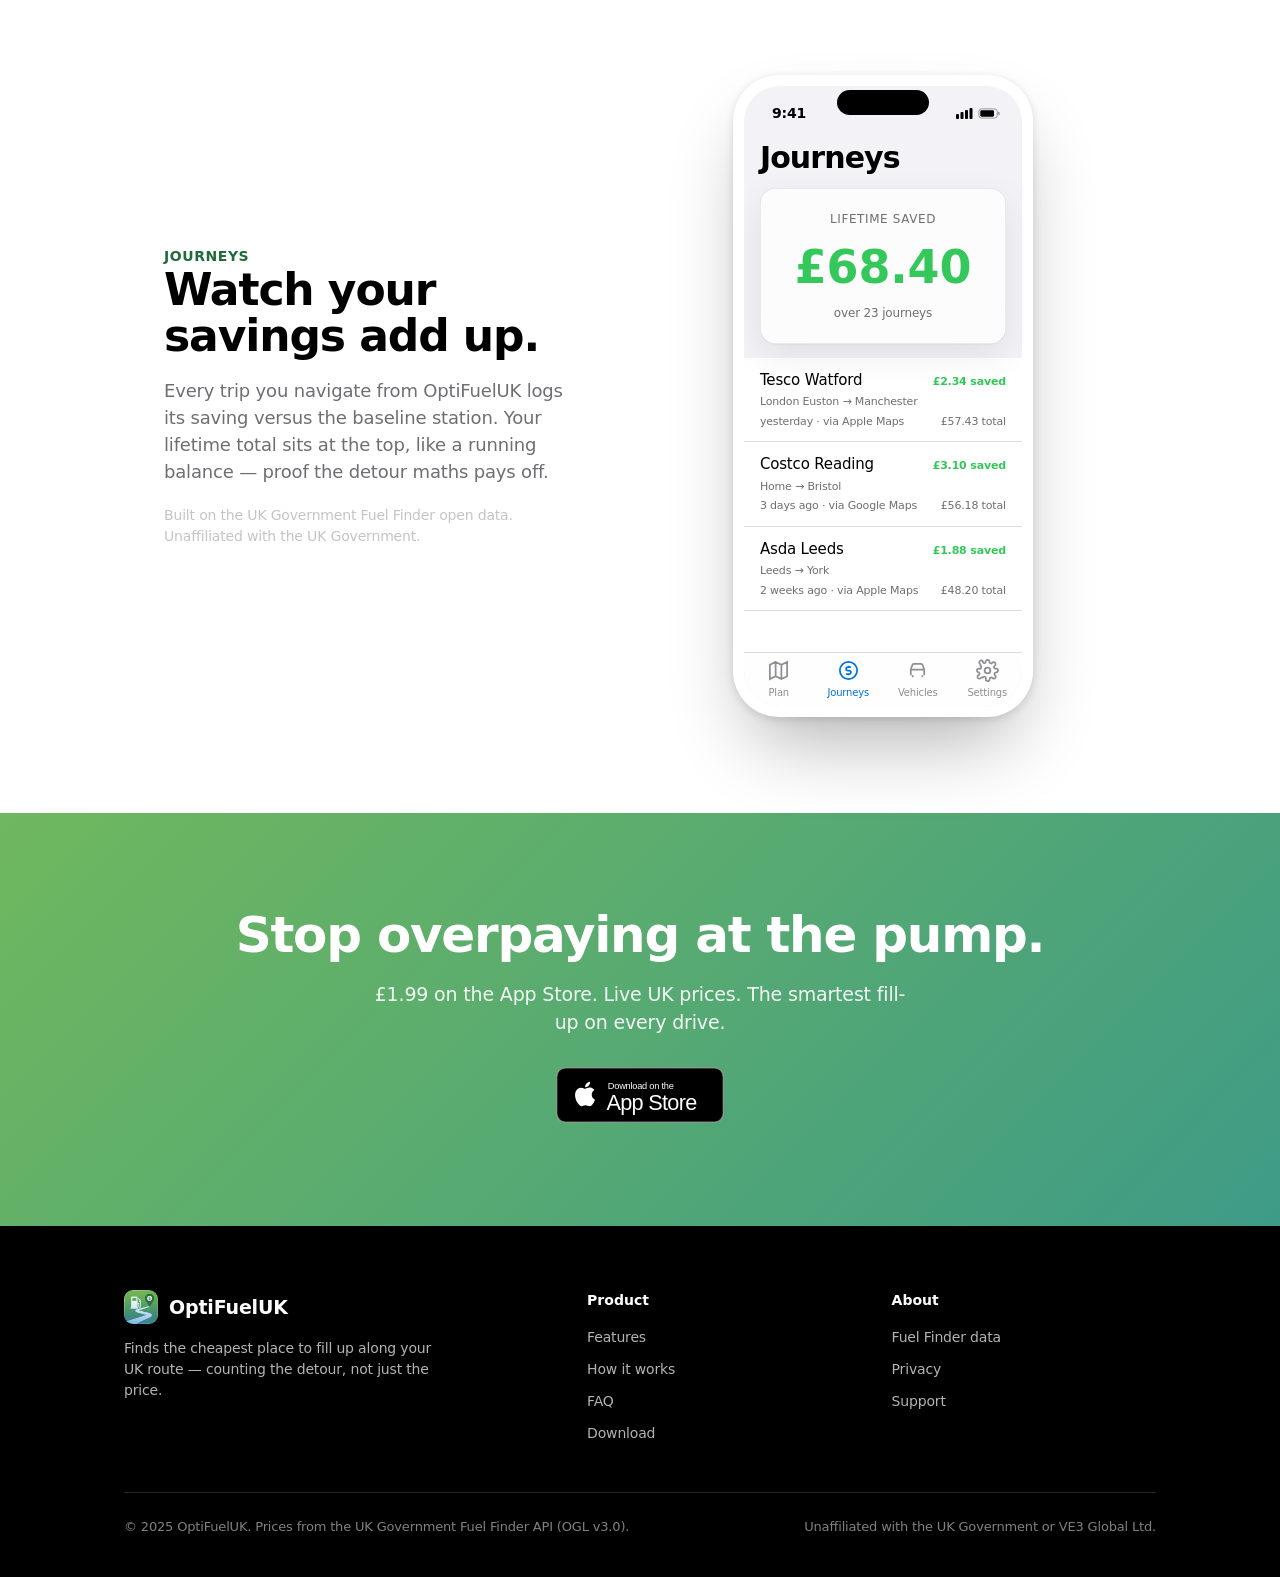
==== commit 449ded25: "OptiFuelUK: reflect £1.99 price, remove "free" claims The app is a one-time £1.99 on the App Store, " ====
--- a/optifueluk/index.html
+++ b/optifueluk/index.html
@@ -4,7 +4,7 @@
 <meta charset="UTF-8" />
 <meta name="viewport" content="width=device-width, initial-scale=1.0" />
 <title>OptiFuelUK — Fill up for less on every UK drive</title>
-<meta name="description" content="OptiFuelUK ranks UK petrol stations along your route by true total cost — the fuel plus the fuel you'd burn on the detour. Live pump prices, free on iOS." />
+<meta name="description" content="OptiFuelUK ranks UK petrol stations along your route by true total cost — the fuel plus the fuel you'd burn on the detour. Live pump prices on iOS, £1.99." />
 <link rel="icon" href="assets/app-icon.png" />
 <link rel="stylesheet" href="site.css" />
 <style>
@@ -339,7 +339,7 @@
 <section class="cta">
   <div class="wrap">
     <h2>Stop overpaying at the pump.</h2>
-    <p>Free to download. Live UK prices. The smartest fill-up on every drive.</p>
+    <p>£1.99 on the App Store. Live UK prices. The smartest fill-up on every drive.</p>
     <a class="appstore" href="https://apps.apple.com/gb/app/optifueluk/id6773123227" aria-label="Download on the App Store">
       <svg viewBox="0 0 120 40" xmlns="http://www.w3.org/2000/svg" role="img" aria-label="Download on the App Store"><rect x="0.5" y="0.5" width="119" height="39" rx="6.5" fill="#000" stroke="#A6A6A6" stroke-opacity="0.7" stroke-width="1"/><svg x="11" y="9.5" width="20.5" height="20.5" viewBox="0 0 24 24"><path fill="#fff" d="M17.05 12.04c-.03-2.6 2.12-3.85 2.22-3.91-1.21-1.77-3.09-2.01-3.76-2.04-1.6-.16-3.12.94-3.93.94-.81 0-2.06-.92-3.39-.89-1.74.03-3.35 1.01-4.25 2.57-1.81 3.14-.46 7.79 1.3 10.34.86 1.25 1.89 2.65 3.23 2.6 1.3-.05 1.79-.84 3.36-.84 1.57 0 2.01.84 3.39.81 1.4-.02 2.29-1.27 3.15-2.53.99-1.45 1.4-2.86 1.42-2.93-.03-.01-2.72-1.04-2.75-4.13zM14.53 4.4c.72-.87 1.2-2.08 1.07-3.29-1.03.04-2.28.69-3.02 1.56-.66.77-1.24 2-1.09 3.18 1.15.09 2.32-.58 3.04-1.45z"/></svg><text x="37" y="15.5" fill="#fff" font-family="-apple-system,'Helvetica Neue',Helvetica,Arial,sans-serif" font-size="6.6" font-weight="400">Download on the</text><text x="36" y="31" fill="#fff" font-family="-apple-system,'Helvetica Neue',Helvetica,Arial,sans-serif" font-size="15.5" font-weight="500" letter-spacing="-0.5">App Store</text></svg>
     </a>
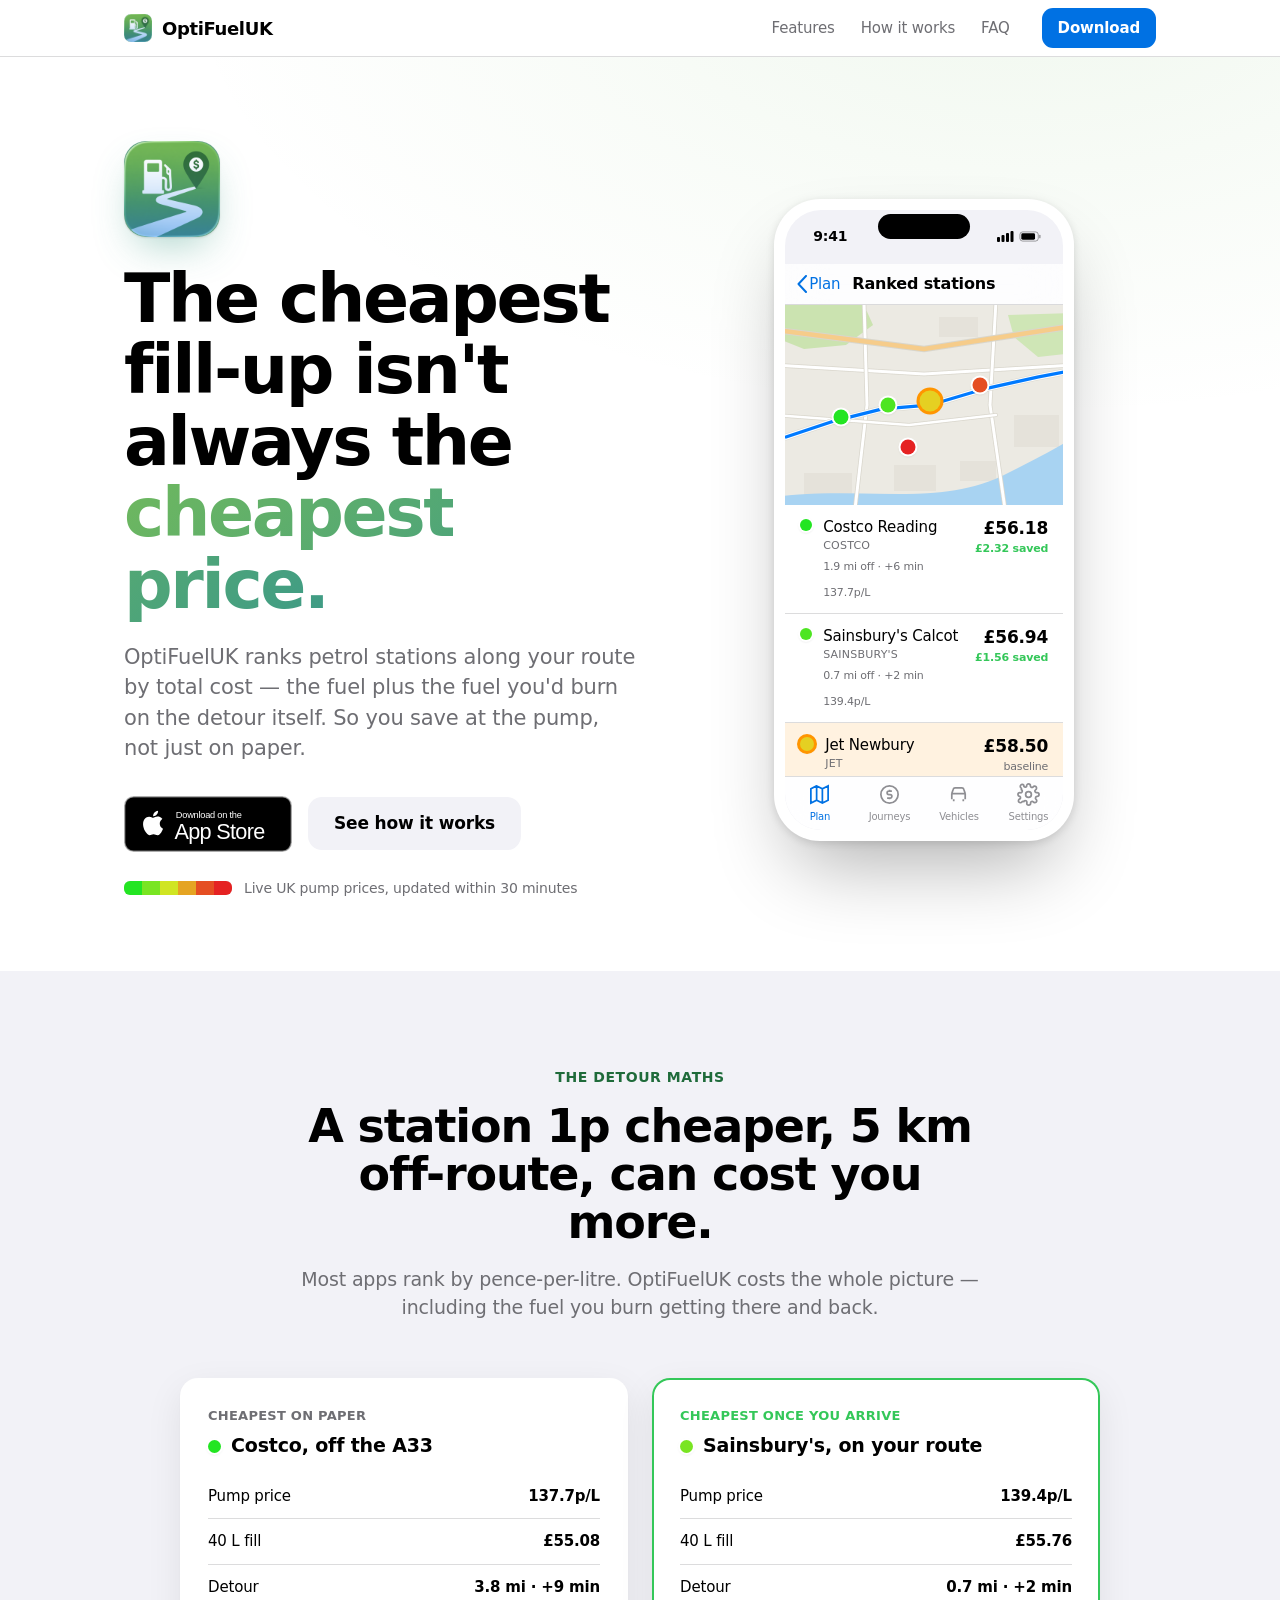
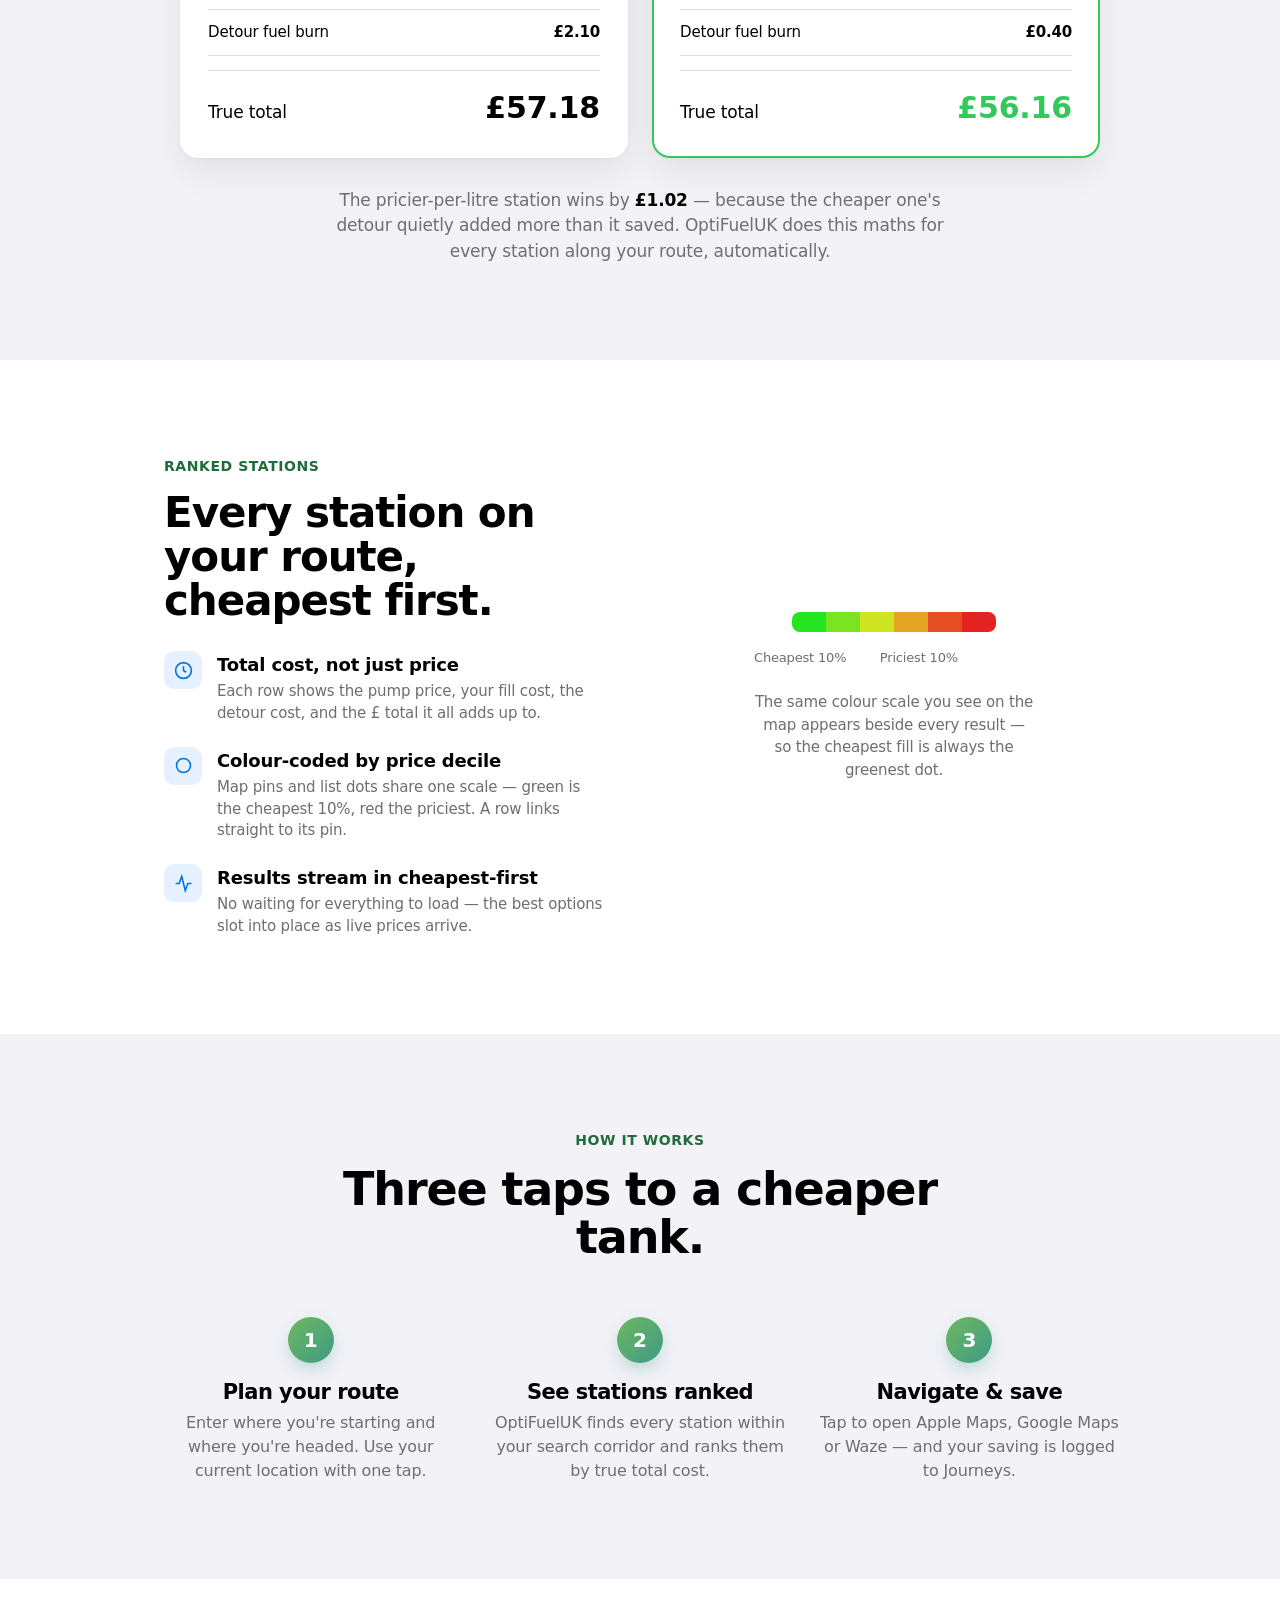
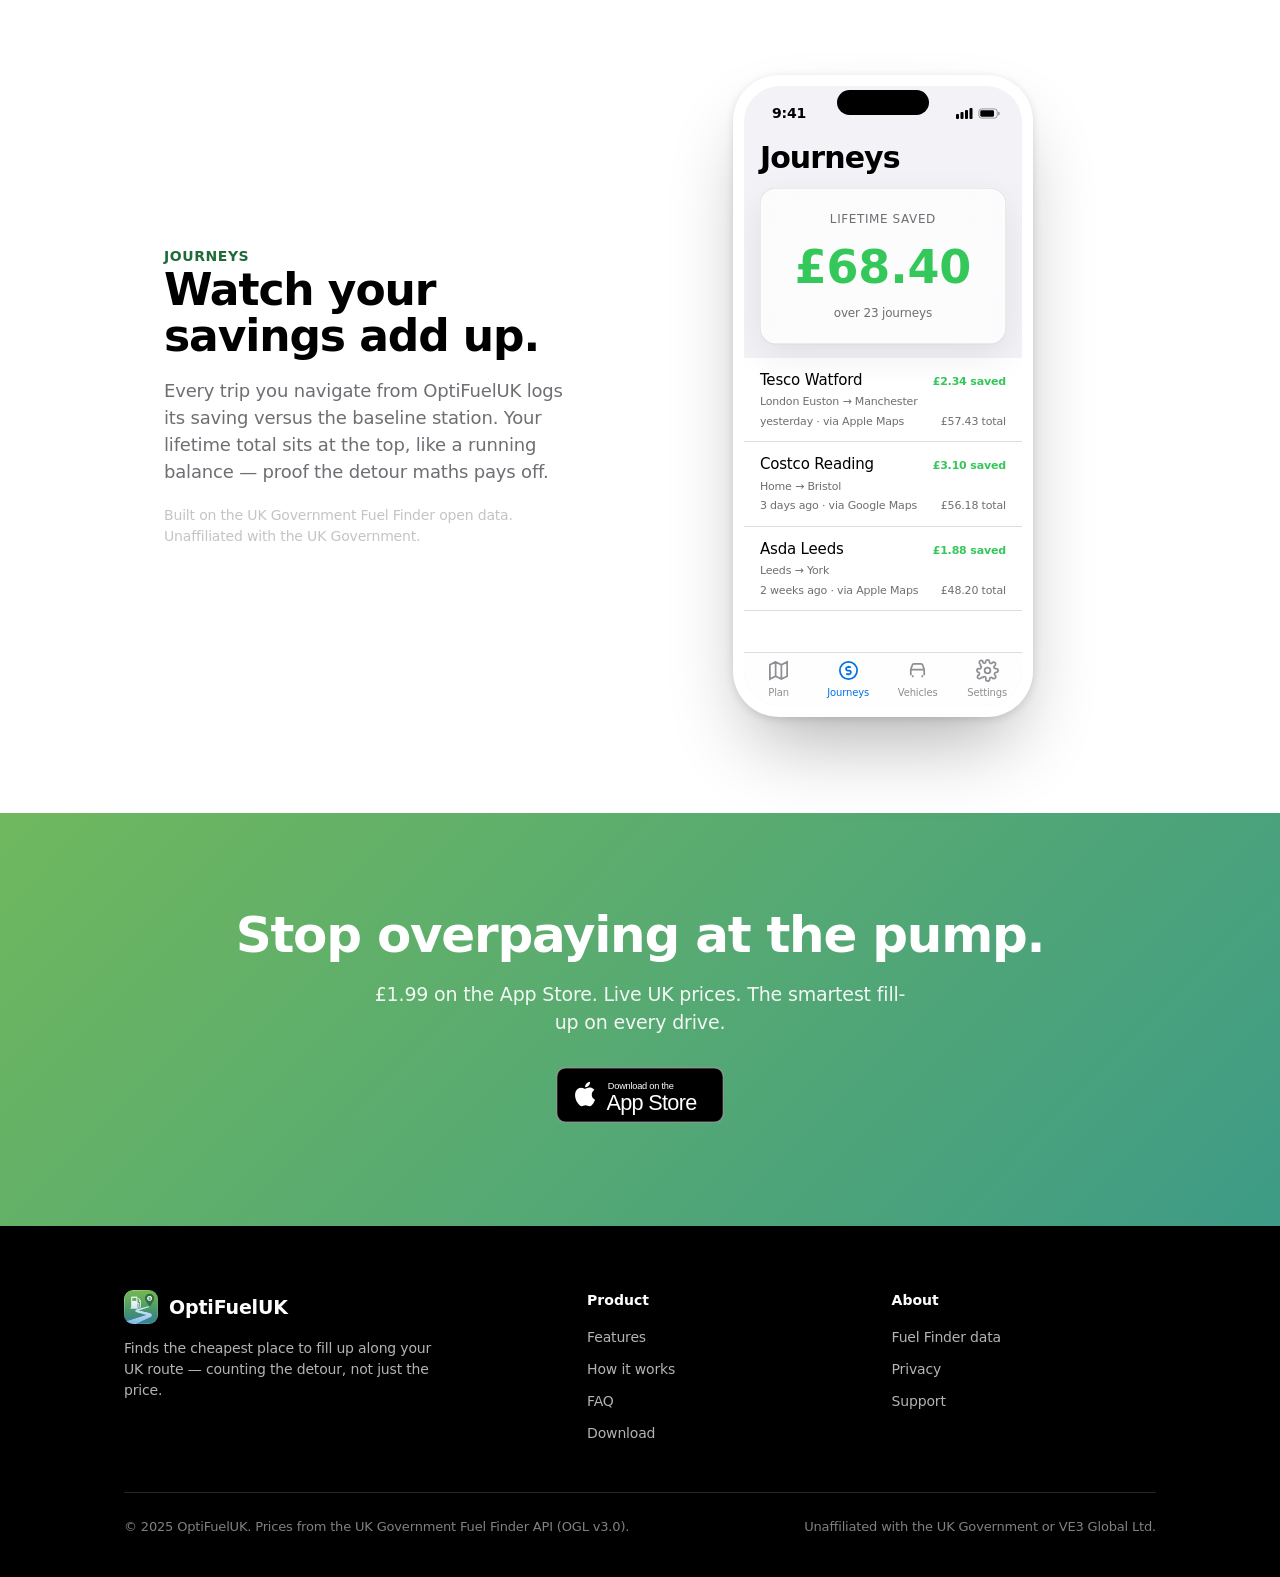
==== commit 28d73482: "Fix horizontal scroll on mobile across CV, GTC and OptiFuel pages Audited every public page at 390/3" ====
--- a/optifueluk/index.html
+++ b/optifueluk/index.html
@@ -65,7 +65,9 @@
   .cta .appstore { margin-top:30px; }
 
   @media (max-width:860px){
-    .hero-inner,.split,.jband { grid-template-columns:1fr; gap:44px; }
+    /* minmax(0,1fr) so the single column can't be inflated past the viewport
+       by a wide child (e.g. the 300px phone mock) on narrow phones. */
+    .hero-inner,.split,.jband { grid-template-columns:minmax(0,1fr); gap:44px; }
     .hero-art { order:-1; }
     .jband .jband-art { order:-1; }
     .hook-grid { grid-template-columns:1fr; }
--- a/optifueluk/site.css
+++ b/optifueluk/site.css
@@ -189,4 +189,12 @@
 }
 @media (max-width:560px){
   .footer-grid { grid-template-columns:1fr; }
-}
+  /* Tighten the header on very narrow phones so the brand + Download CTA +
+     burger fit on one row instead of pushing off the right edge. */
+  .nav-inner { gap:12px; }
+  .nav-brand { min-width:0; font-size:17px; }
+  .nav-cta { padding:8px 12px; font-size:14px; }
+  /* The phone mock is a fixed 300px; cap it so it can't overflow the smallest
+     screens (e.g. 320px wide). */
+  .phone { max-width:100%; }
+}
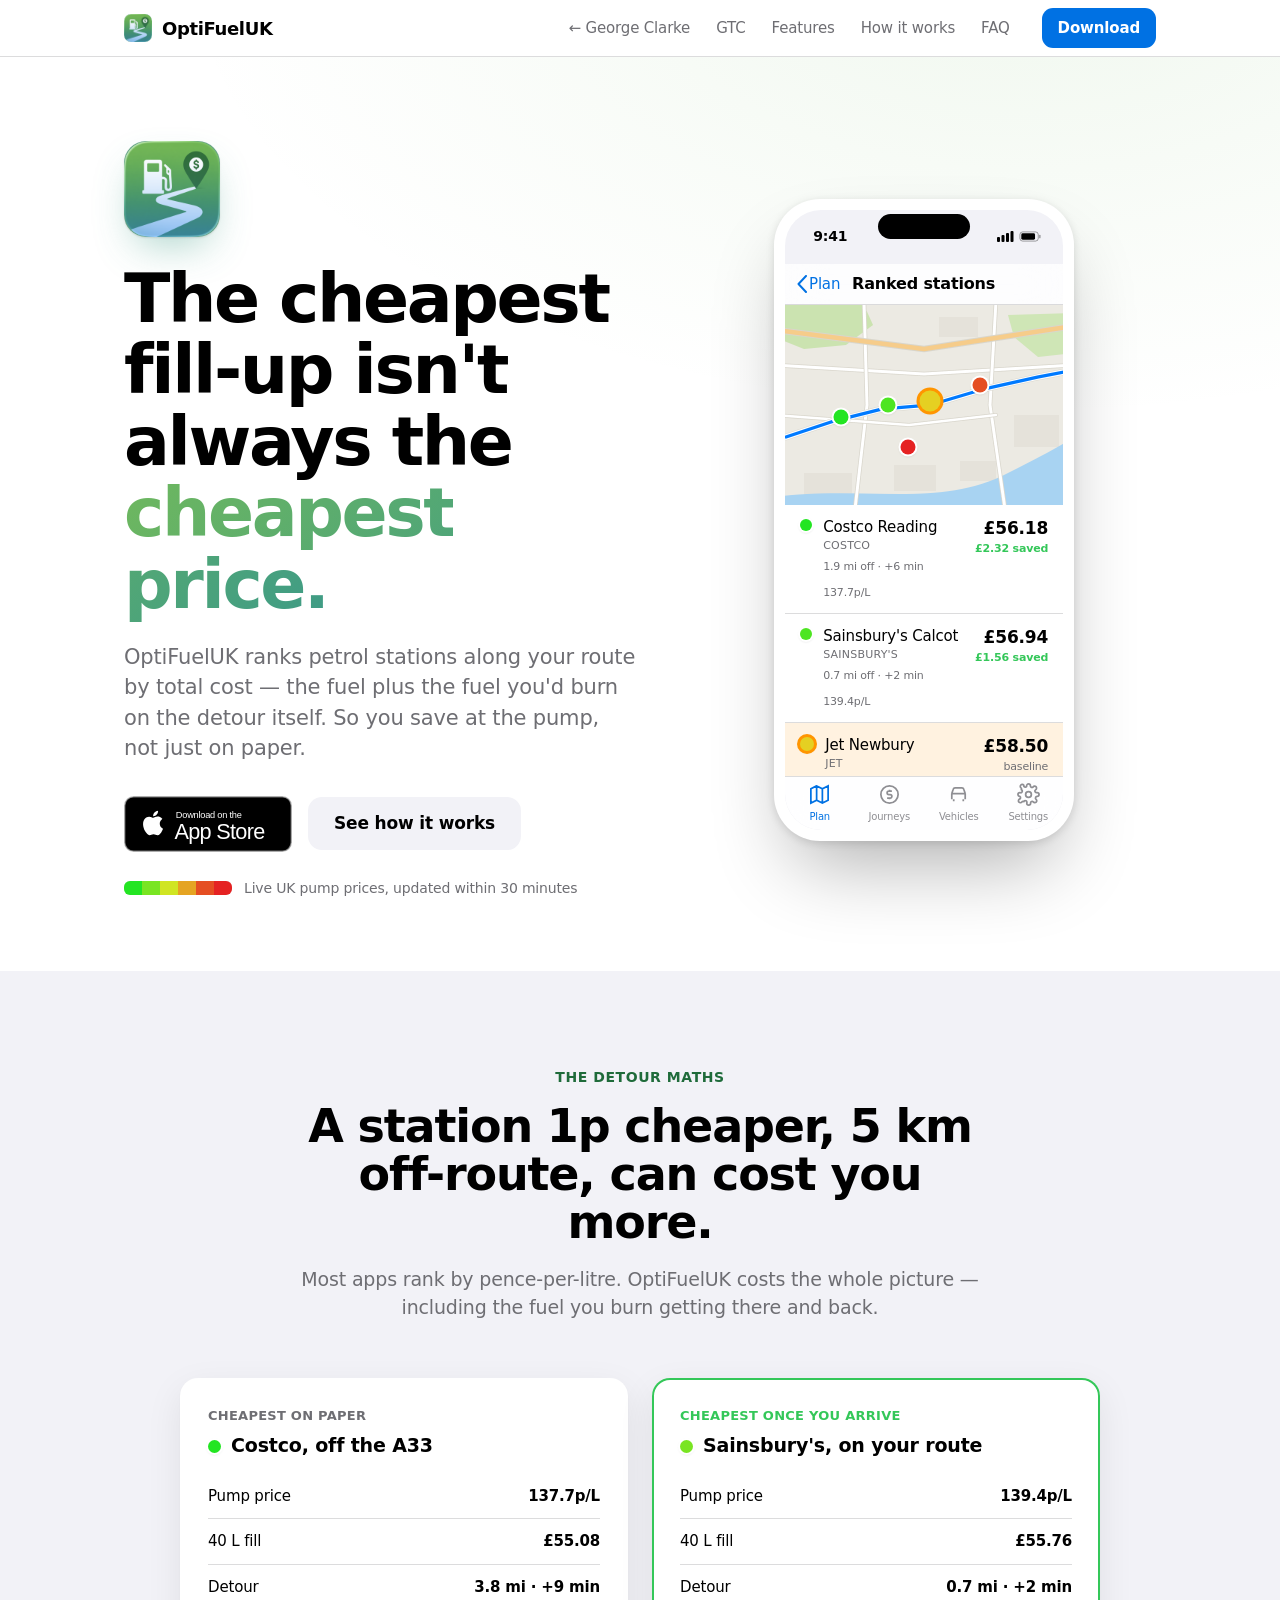
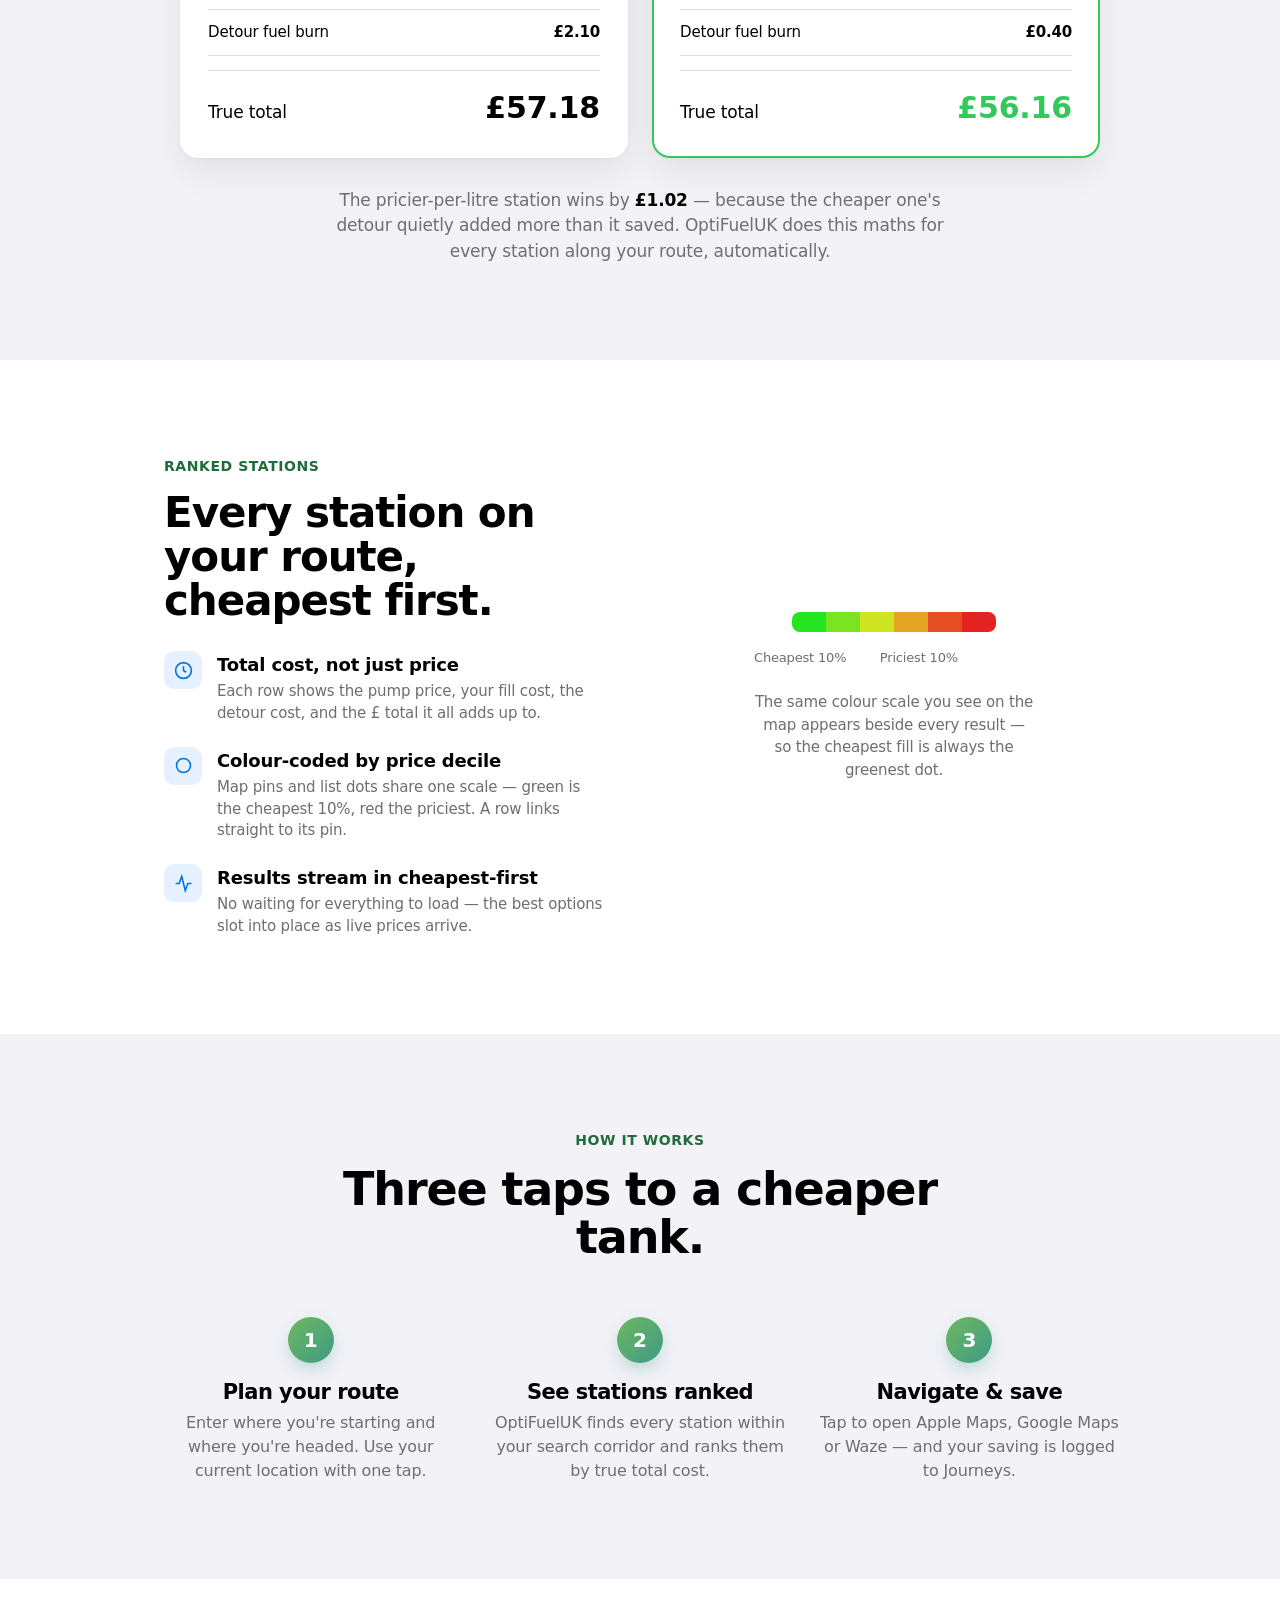
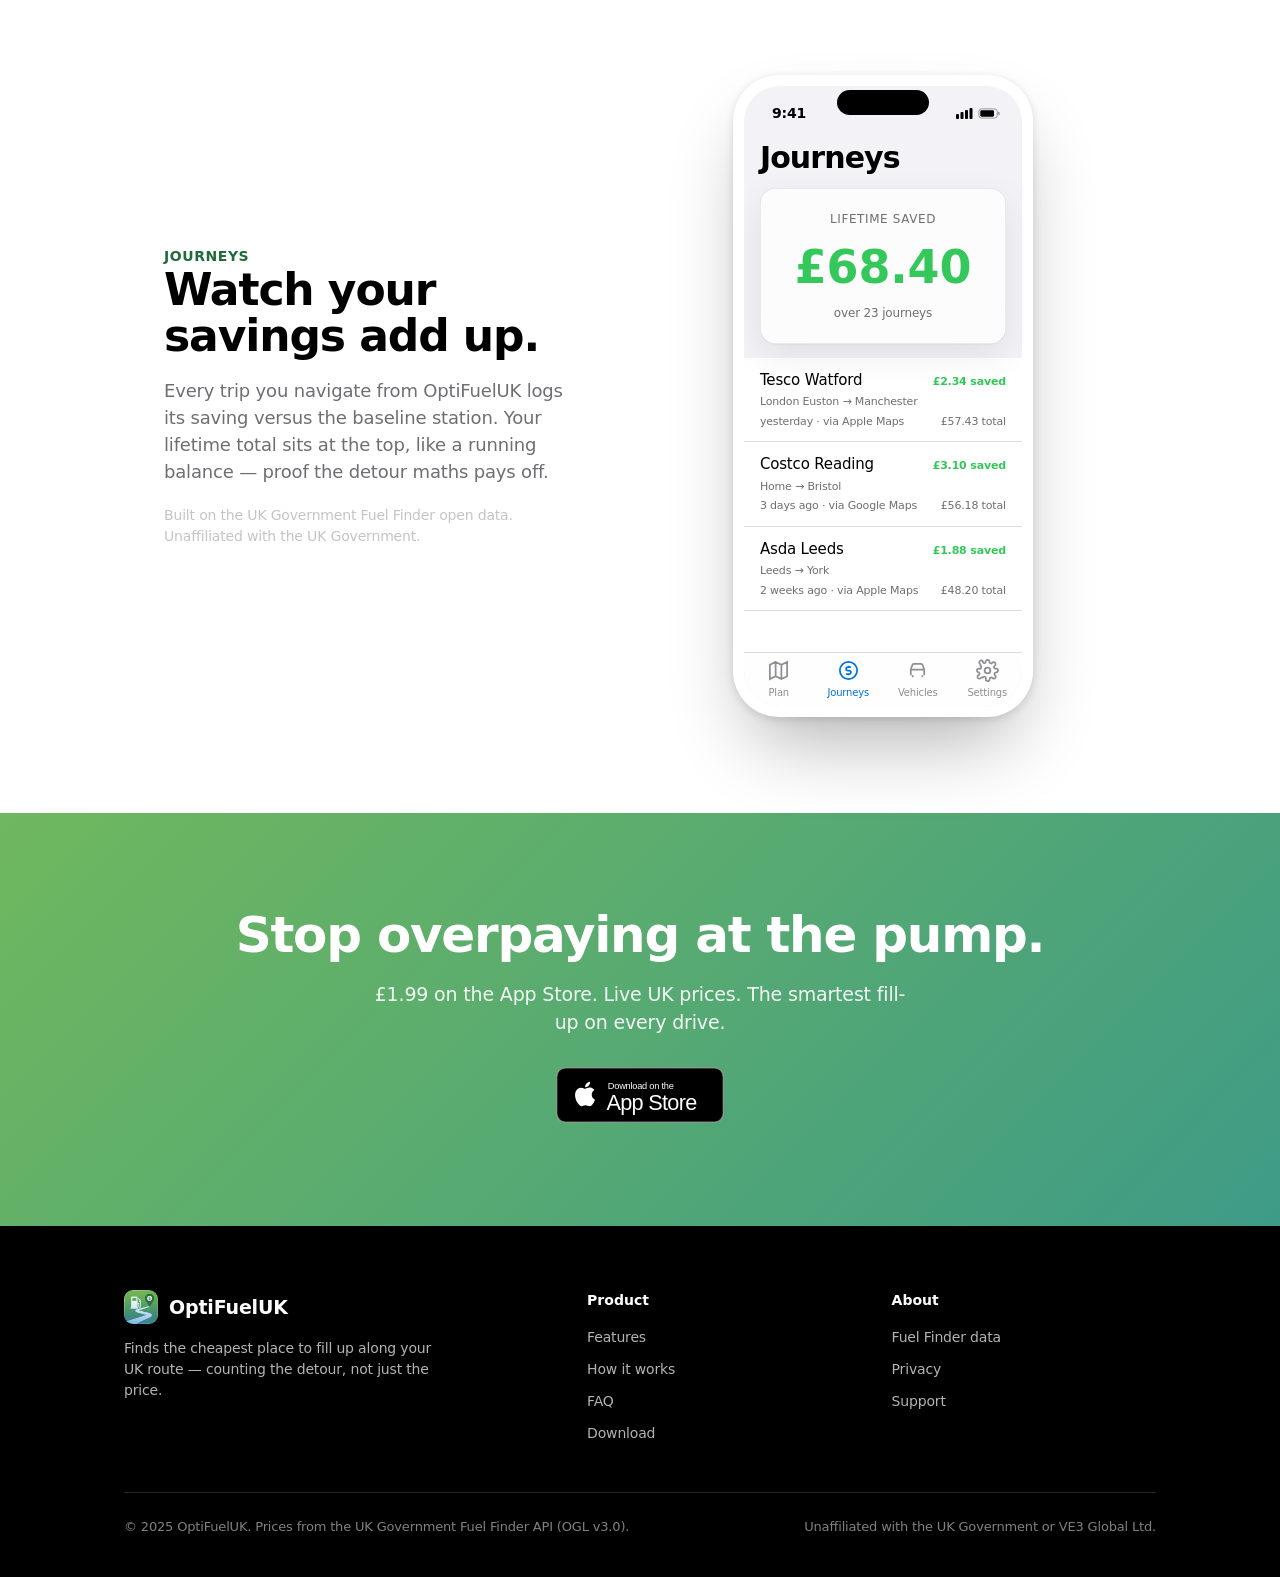
==== commit 873a5069: "Add consistent burger menu with cross-site navigation The CV page's mobile nav previously hid every " ====
--- a/optifueluk/index.html
+++ b/optifueluk/index.html
@@ -65,9 +65,7 @@
   .cta .appstore { margin-top:30px; }
 
   @media (max-width:860px){
-    /* minmax(0,1fr) so the single column can't be inflated past the viewport
-       by a wide child (e.g. the 300px phone mock) on narrow phones. */
-    .hero-inner,.split,.jband { grid-template-columns:minmax(0,1fr); gap:44px; }
+    .hero-inner,.split,.jband { grid-template-columns:1fr; gap:44px; }
     .hero-art { order:-1; }
     .jband .jband-art { order:-1; }
     .hook-grid { grid-template-columns:1fr; }
@@ -82,6 +80,8 @@
   <div class="nav-inner">
     <a class="nav-brand" href="index.html"><img src="assets/app-icon.png" alt="" />OptiFuelUK</a>
     <div class="nav-links" id="nav-menu">
+      <a href="/">← George Clarke</a>
+      <a href="/GTC/">GTC</a>
       <a href="features.html">Features</a>
       <a href="index.html#how">How it works</a>
       <a href="faq.html">FAQ</a>
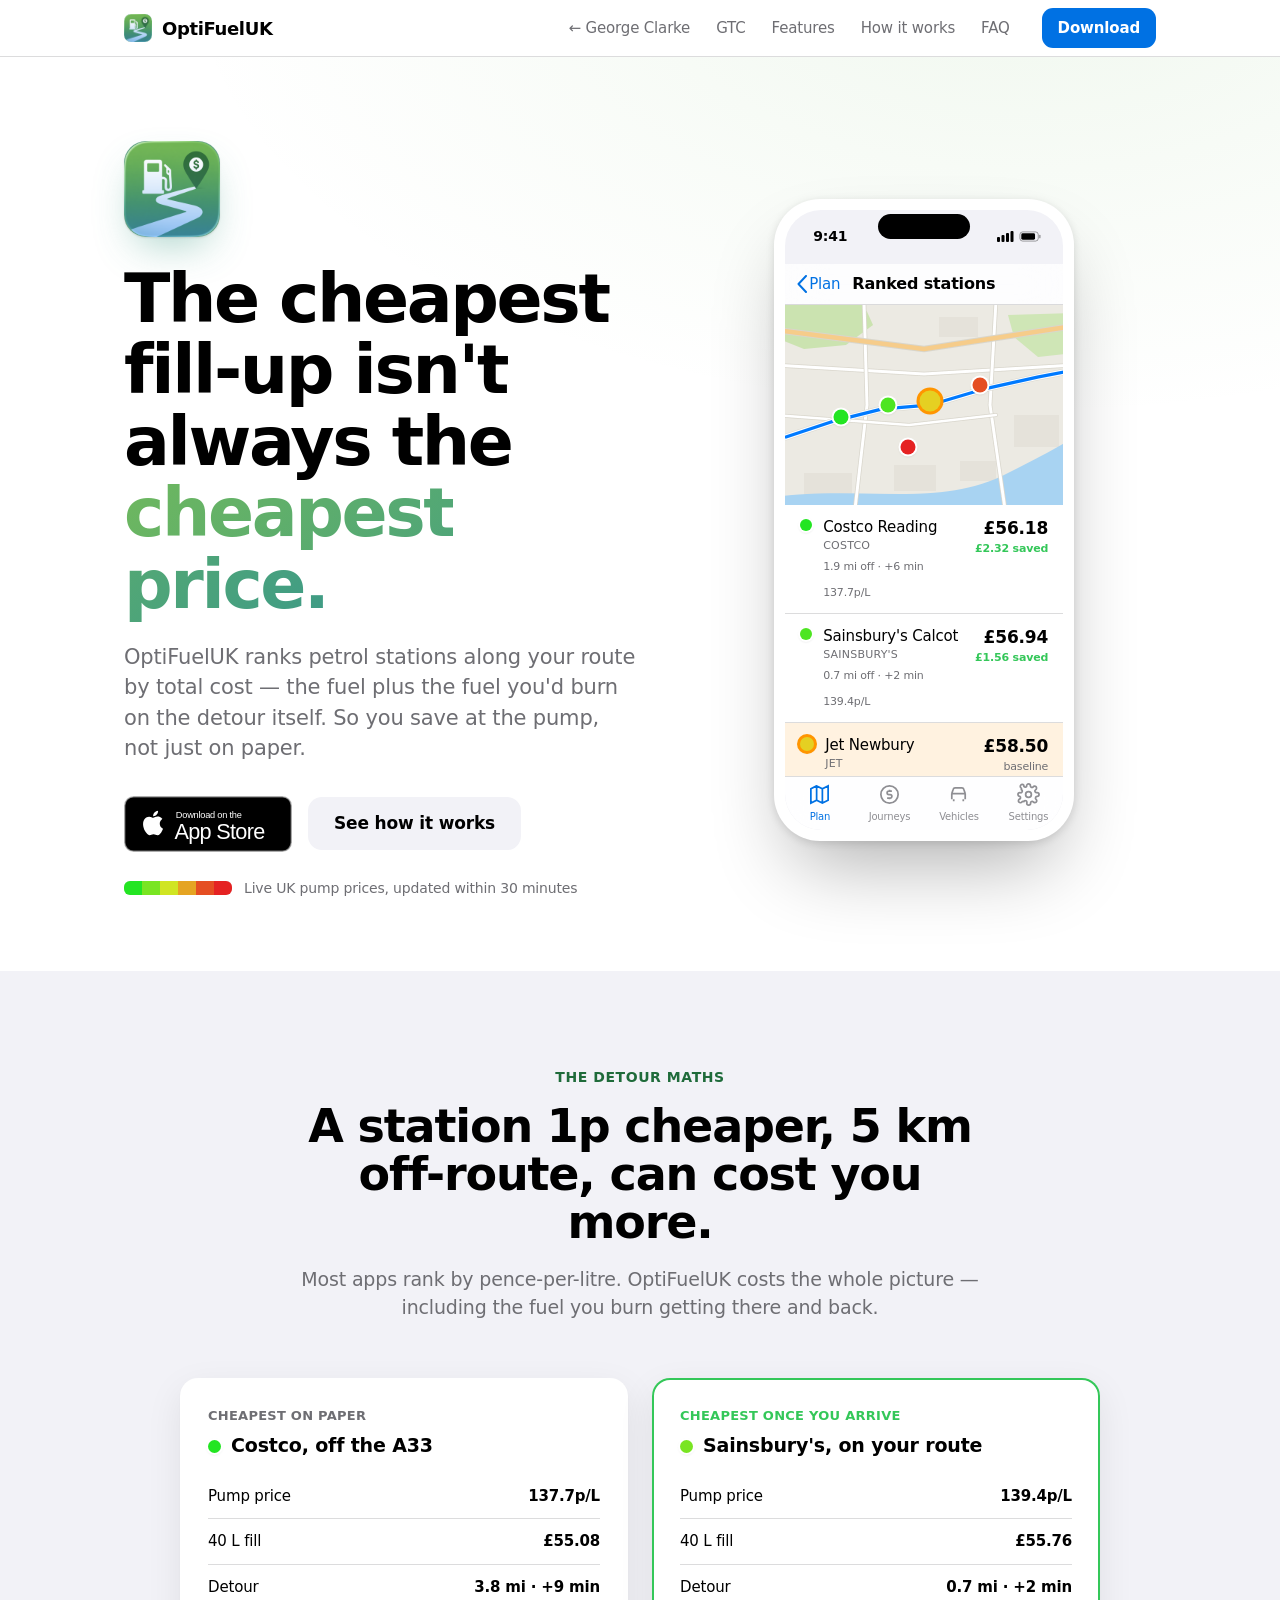
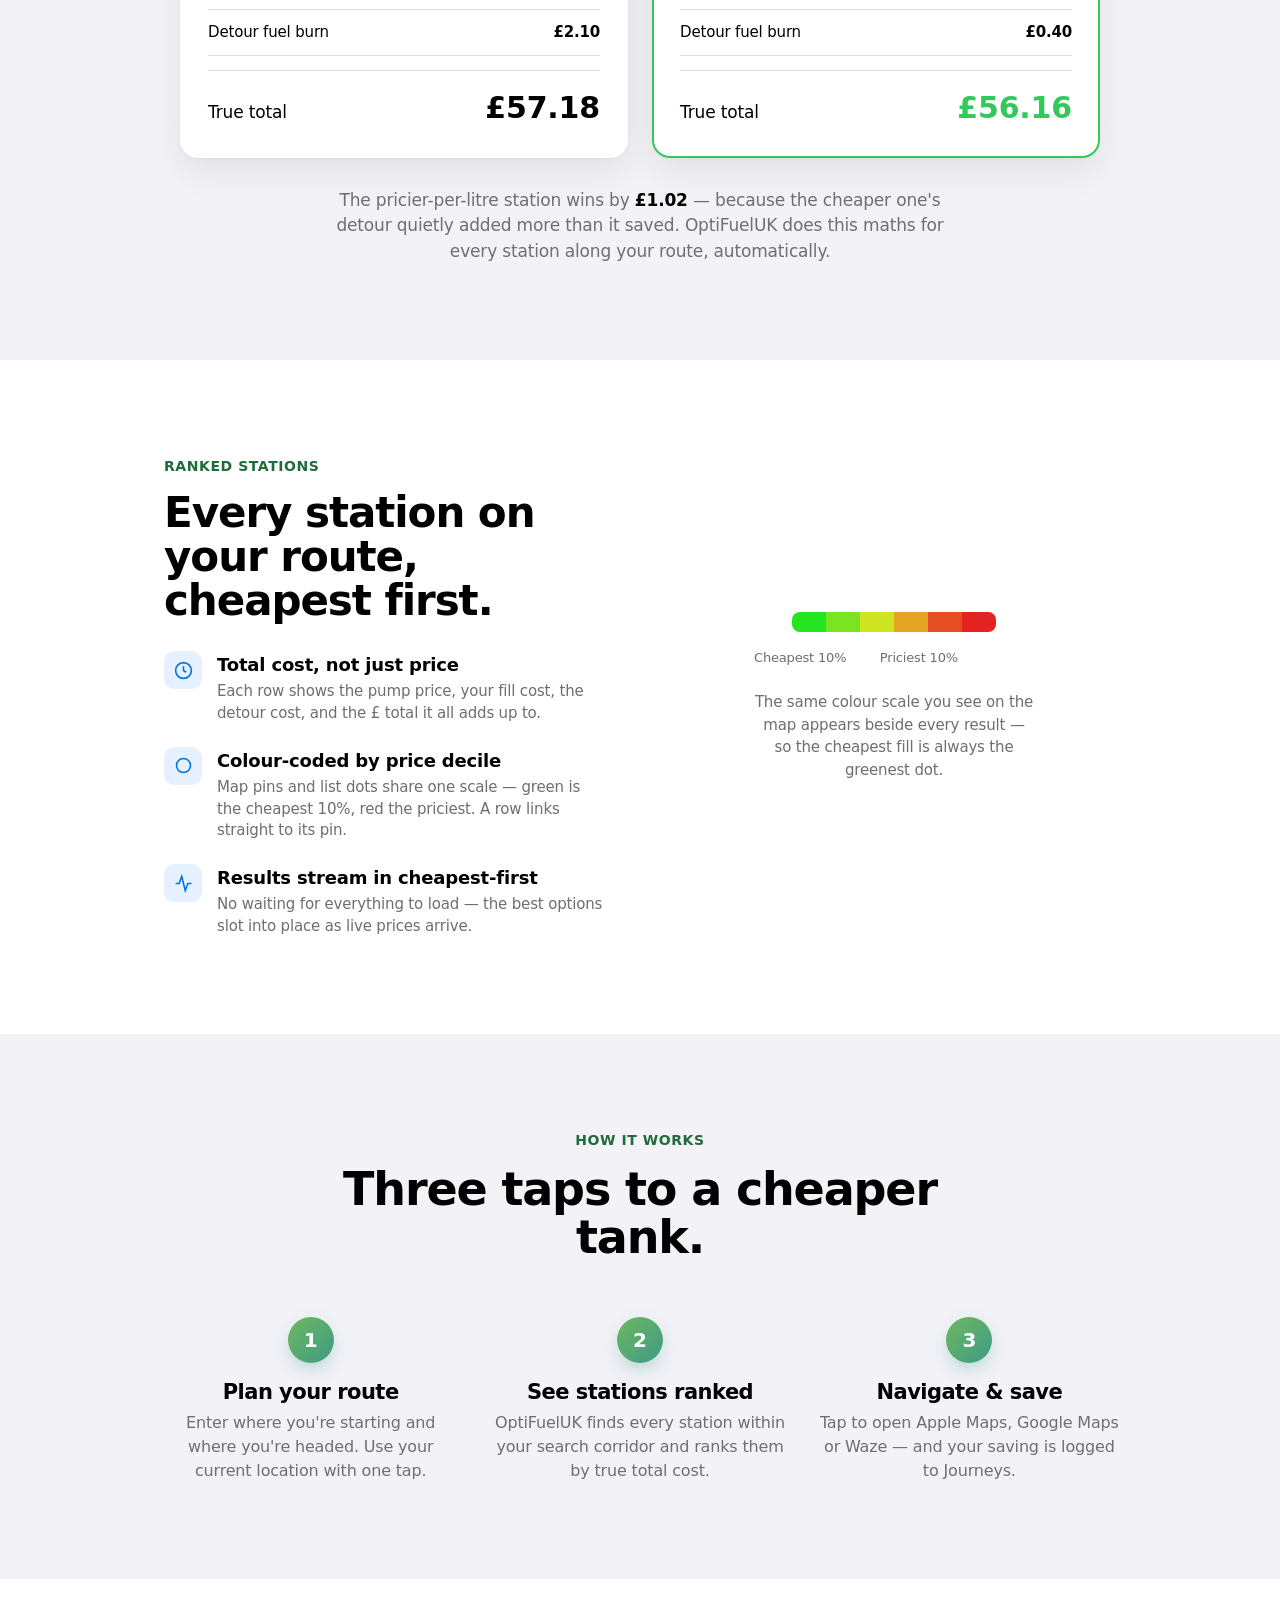
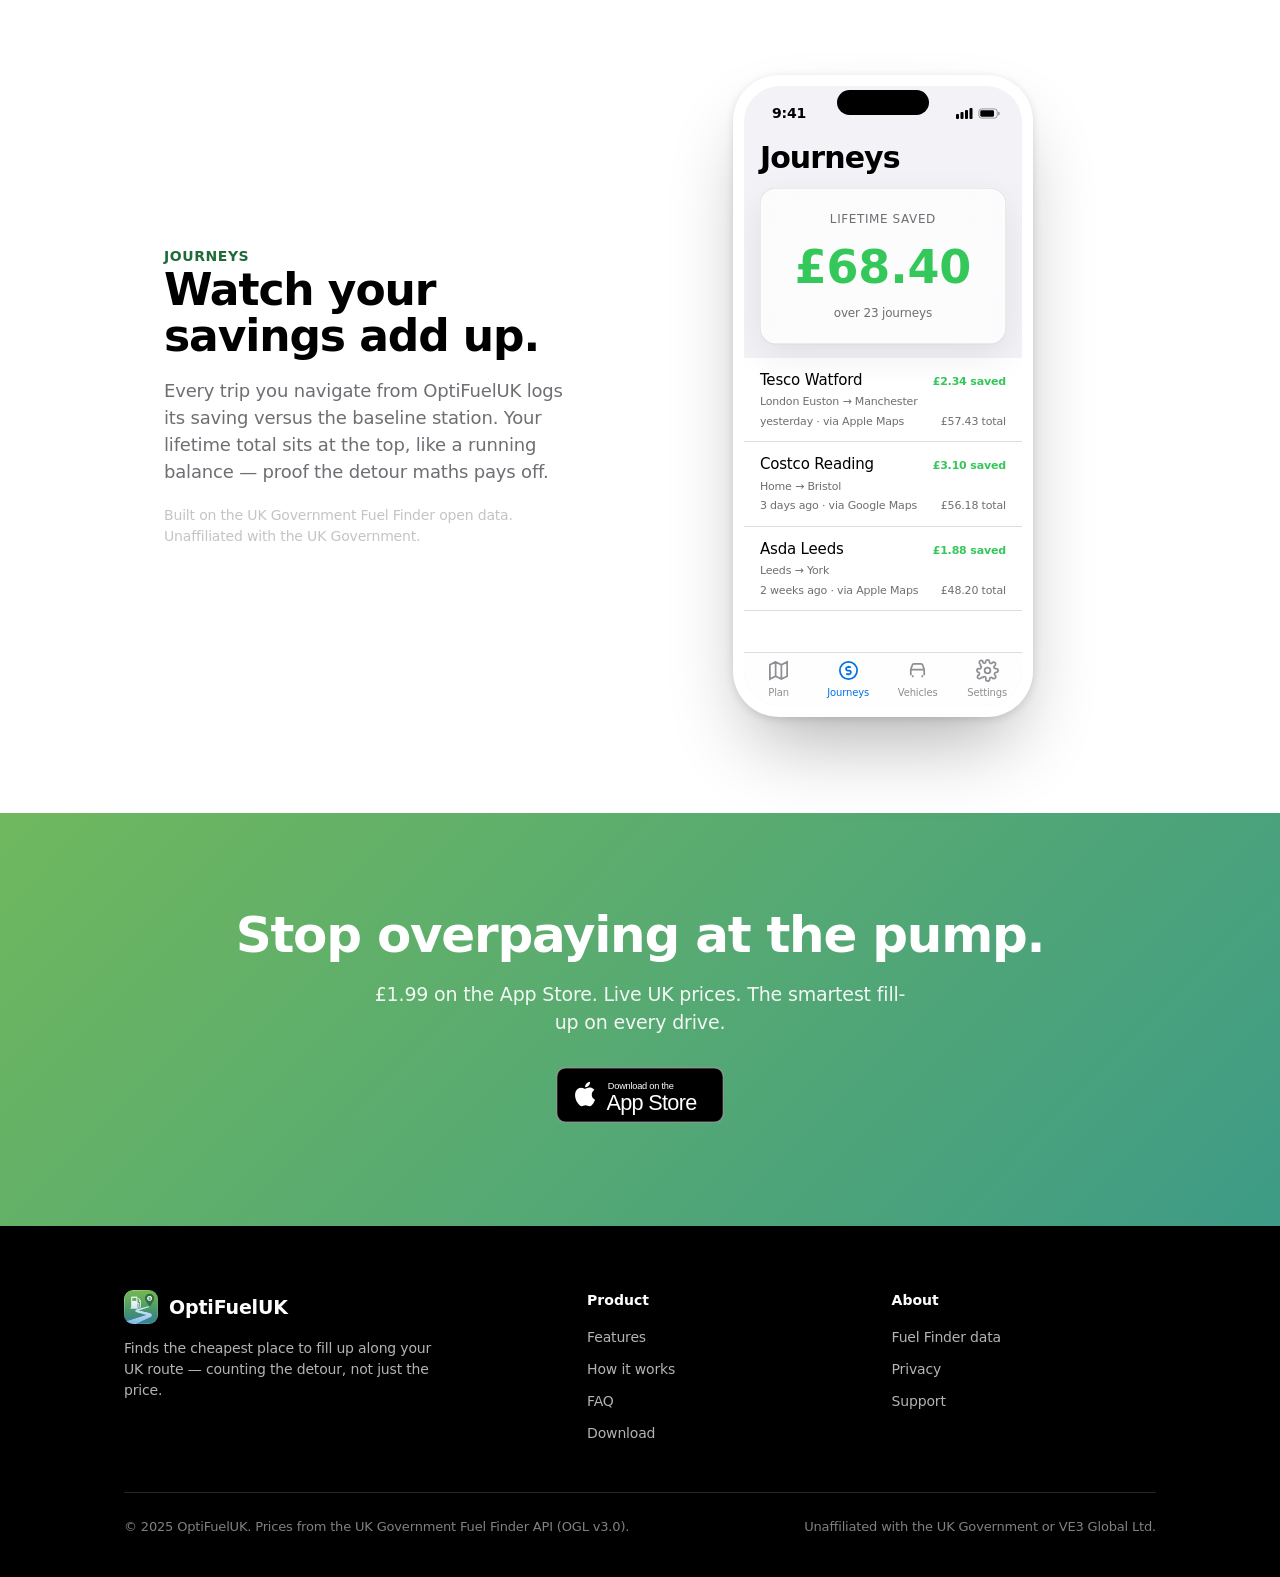
==== commit 25c63bf4: "Merge pull request #14 from clarkeyg/burger-nav-and-public-stats Add burger menu with cross-site nav" ====
--- a/optifueluk/index.html
+++ b/optifueluk/index.html
@@ -65,7 +65,9 @@
   .cta .appstore { margin-top:30px; }
 
   @media (max-width:860px){
-    .hero-inner,.split,.jband { grid-template-columns:1fr; gap:44px; }
+    /* minmax(0,1fr) so the single column can't be inflated past the viewport
+       by a wide child (e.g. the 300px phone mock) on narrow phones. */
+    .hero-inner,.split,.jband { grid-template-columns:minmax(0,1fr); gap:44px; }
     .hero-art { order:-1; }
     .jband .jband-art { order:-1; }
     .hook-grid { grid-template-columns:1fr; }
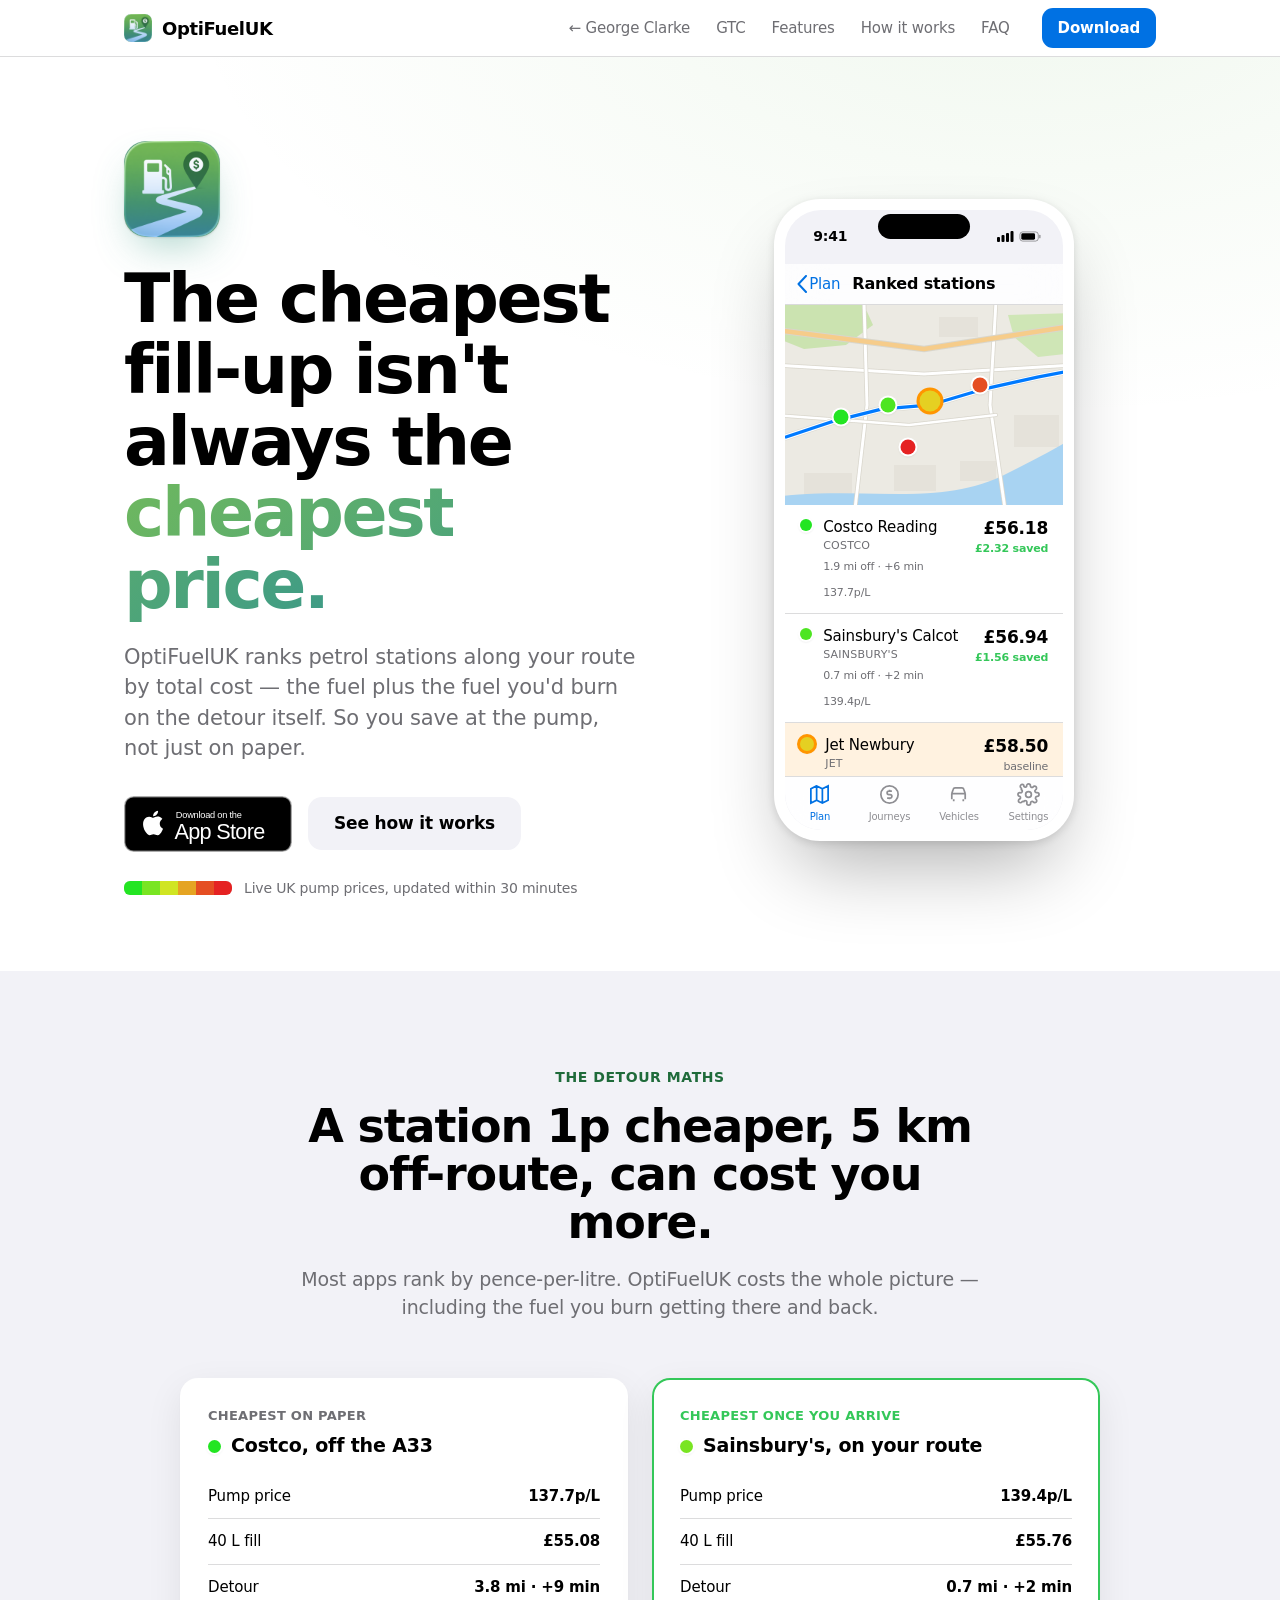
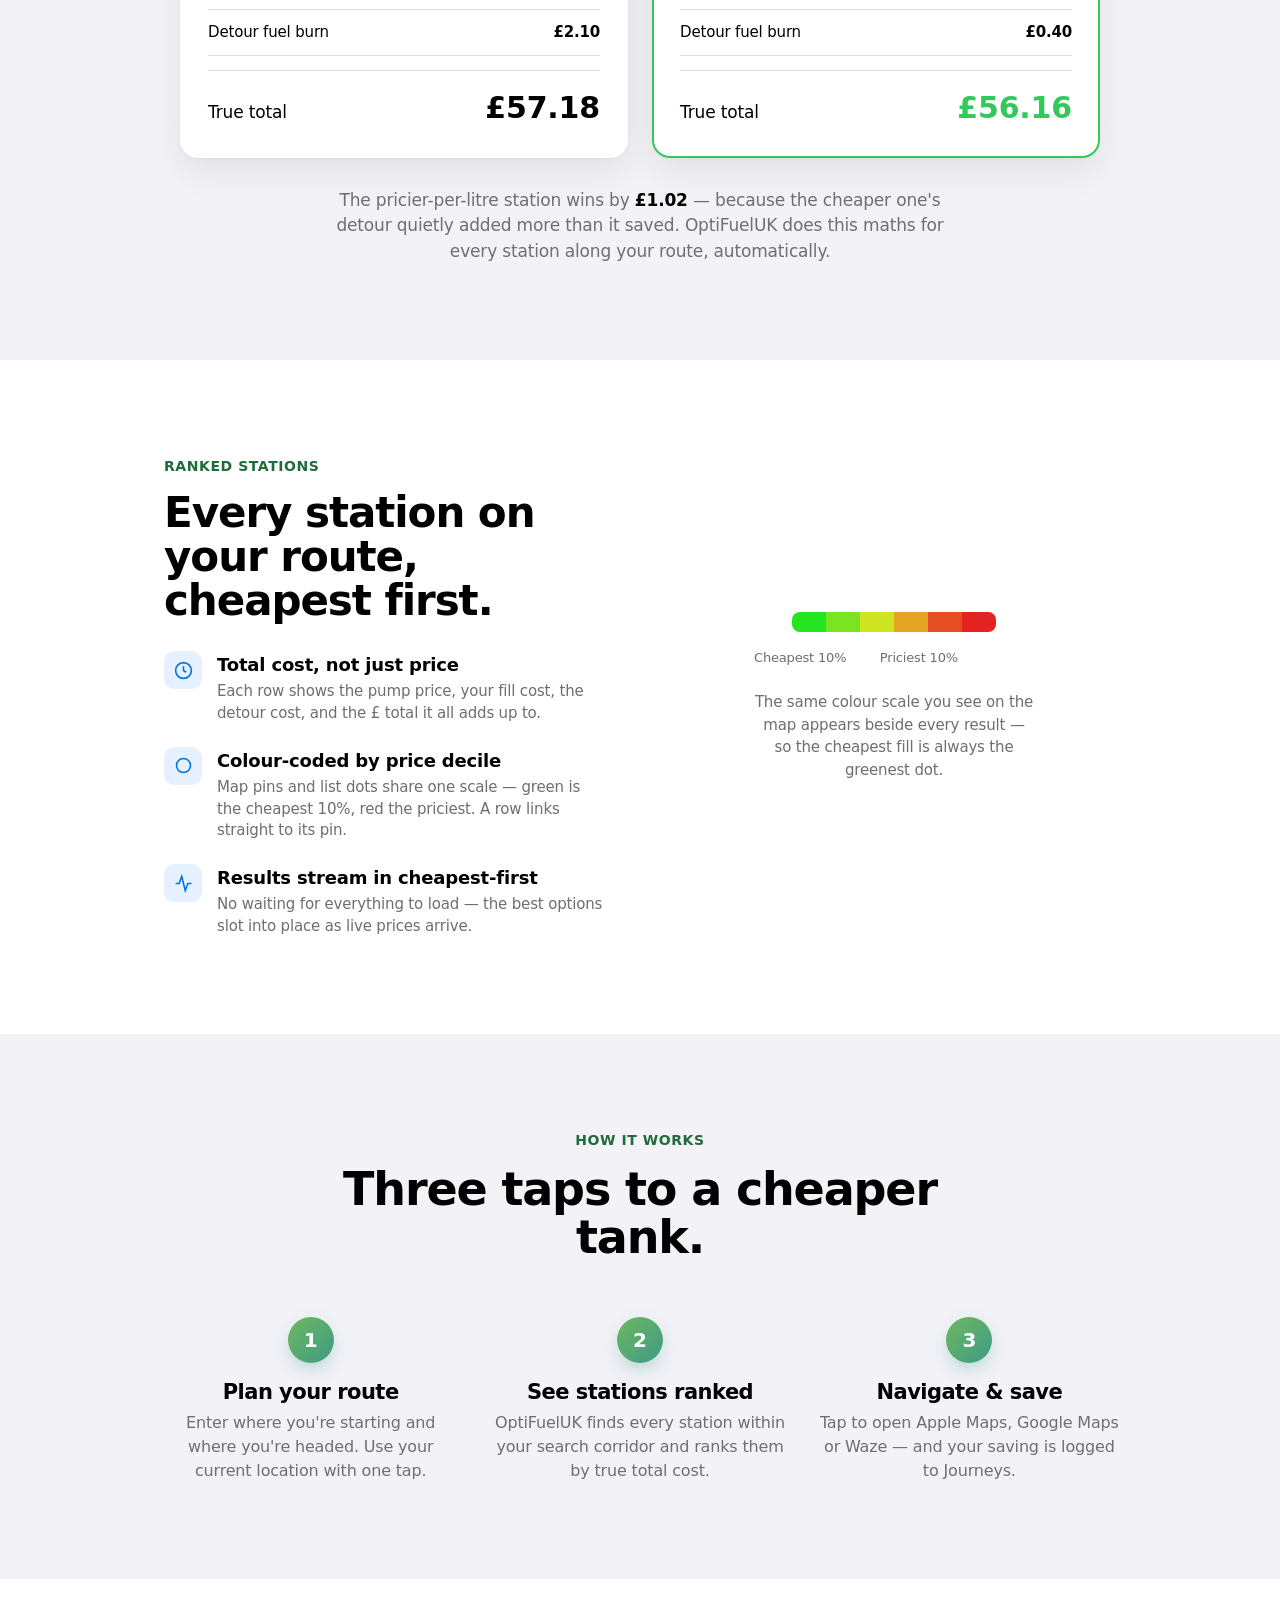
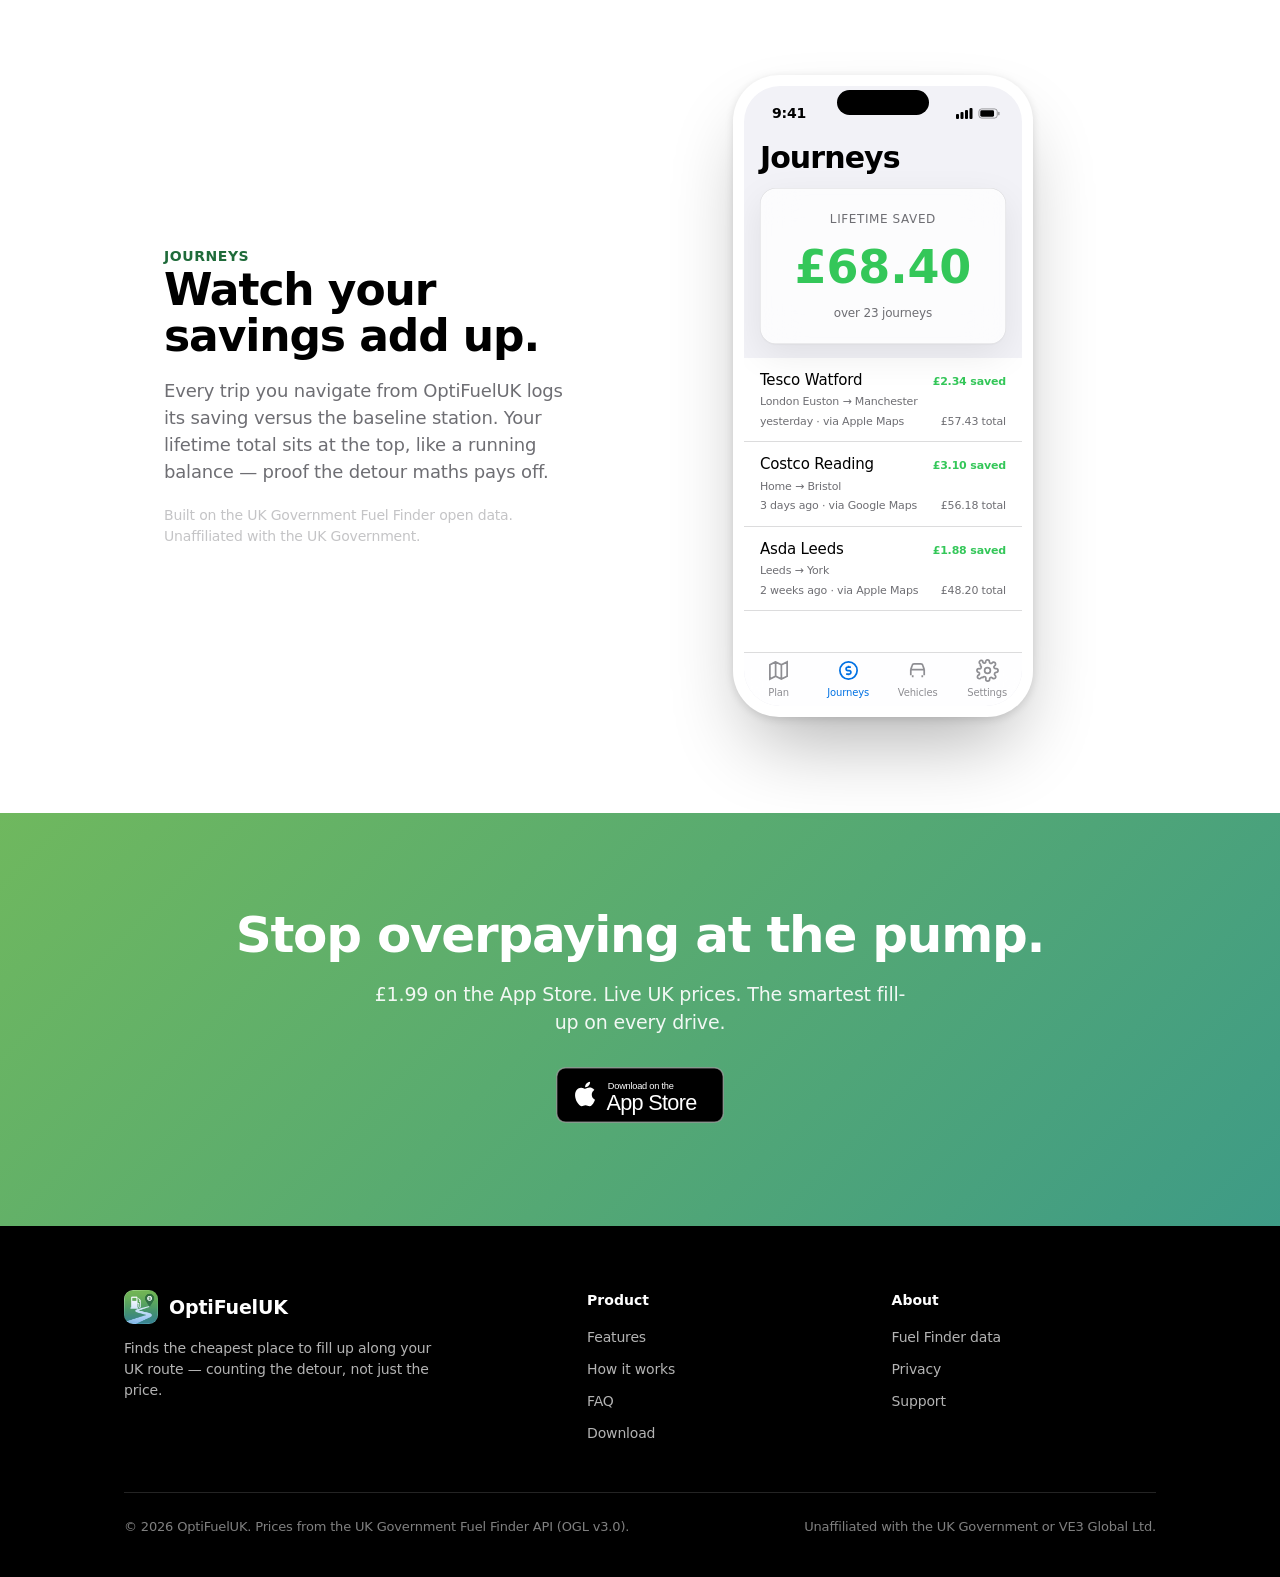
==== commit a7b826db: "Fix GTC mobile hero overlap, iframe scale bug, and analytics edge cases Repo-wide review sweep. Disp" ====
--- a/optifueluk/index.html
+++ b/optifueluk/index.html
@@ -377,7 +377,7 @@
       </div>
     </div>
     <div class="footer-bottom">
-      <span>© 2025 OptiFuelUK. Prices from the UK Government Fuel Finder API (OGL v3.0).</span>
+      <span>© 2026 OptiFuelUK. Prices from the UK Government Fuel Finder API (OGL v3.0).</span>
       <span>Unaffiliated with the UK Government or VE3 Global Ltd.</span>
     </div>
   </div>
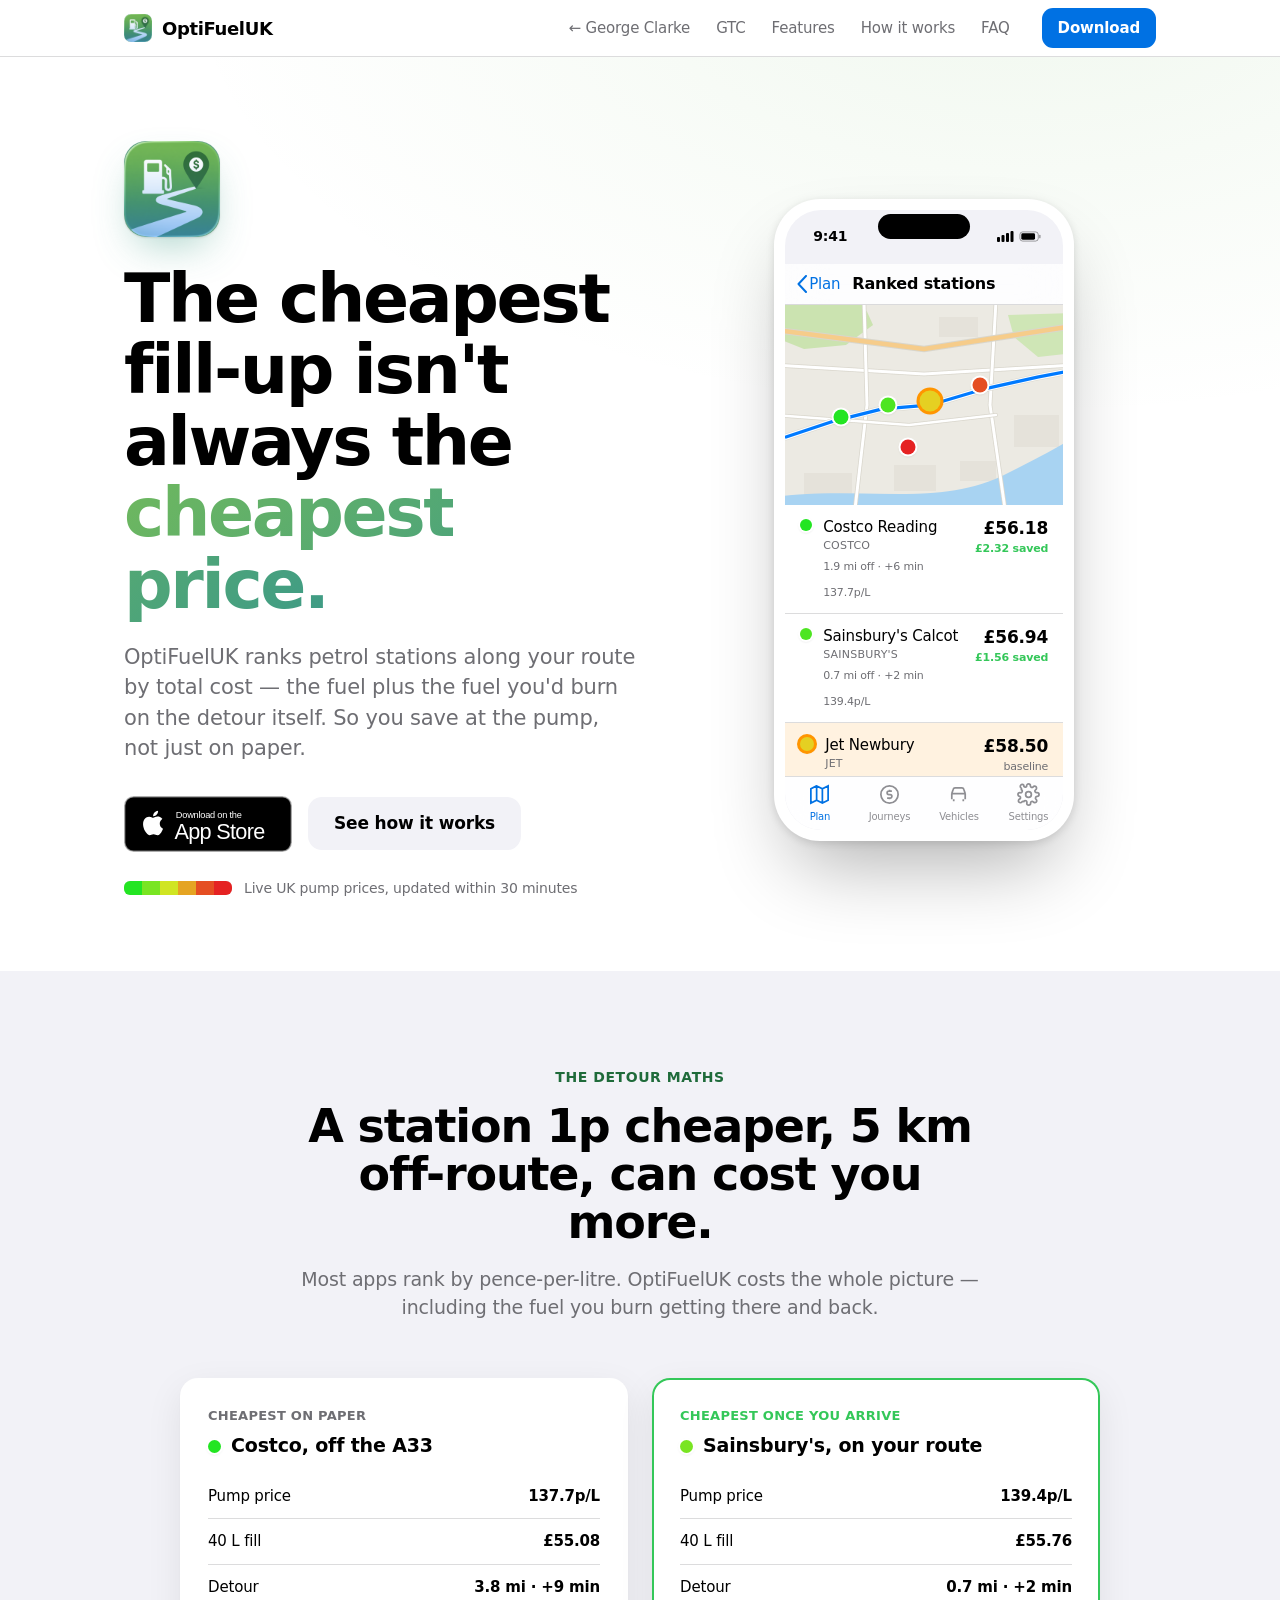
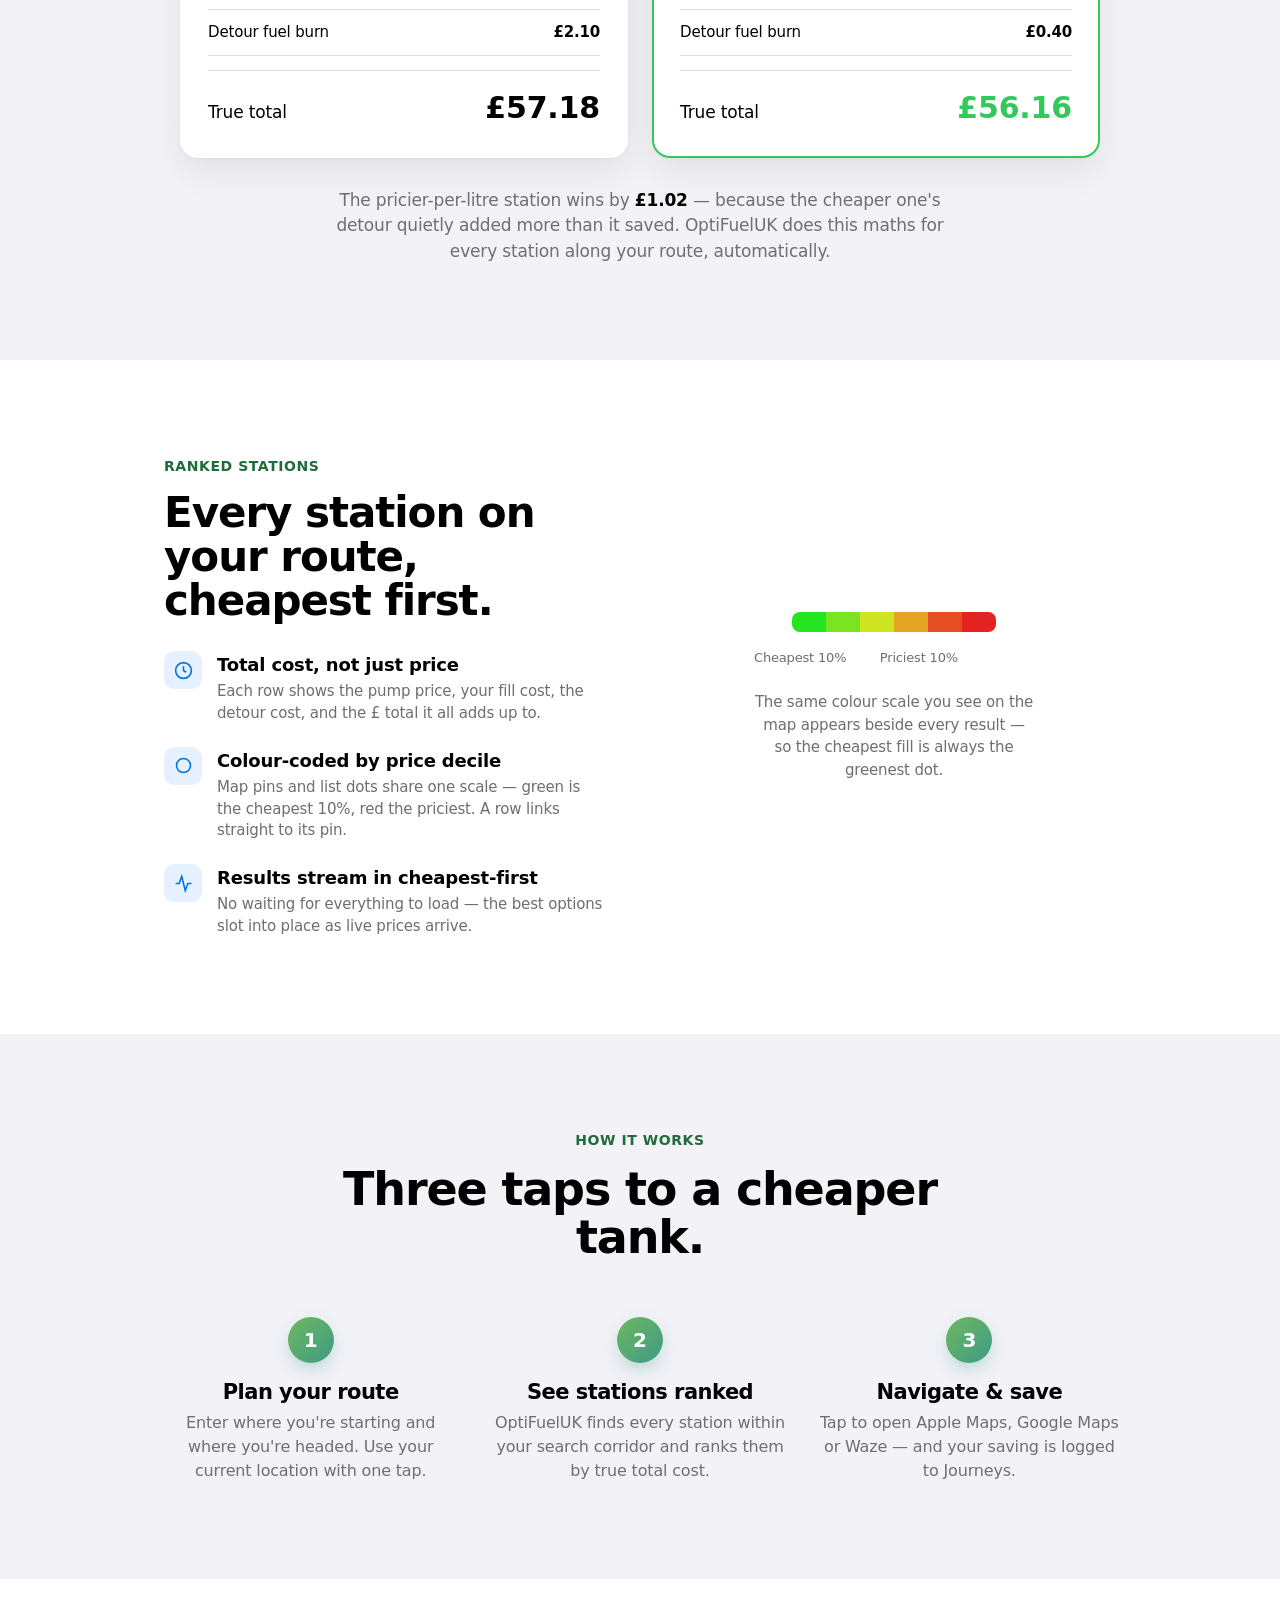
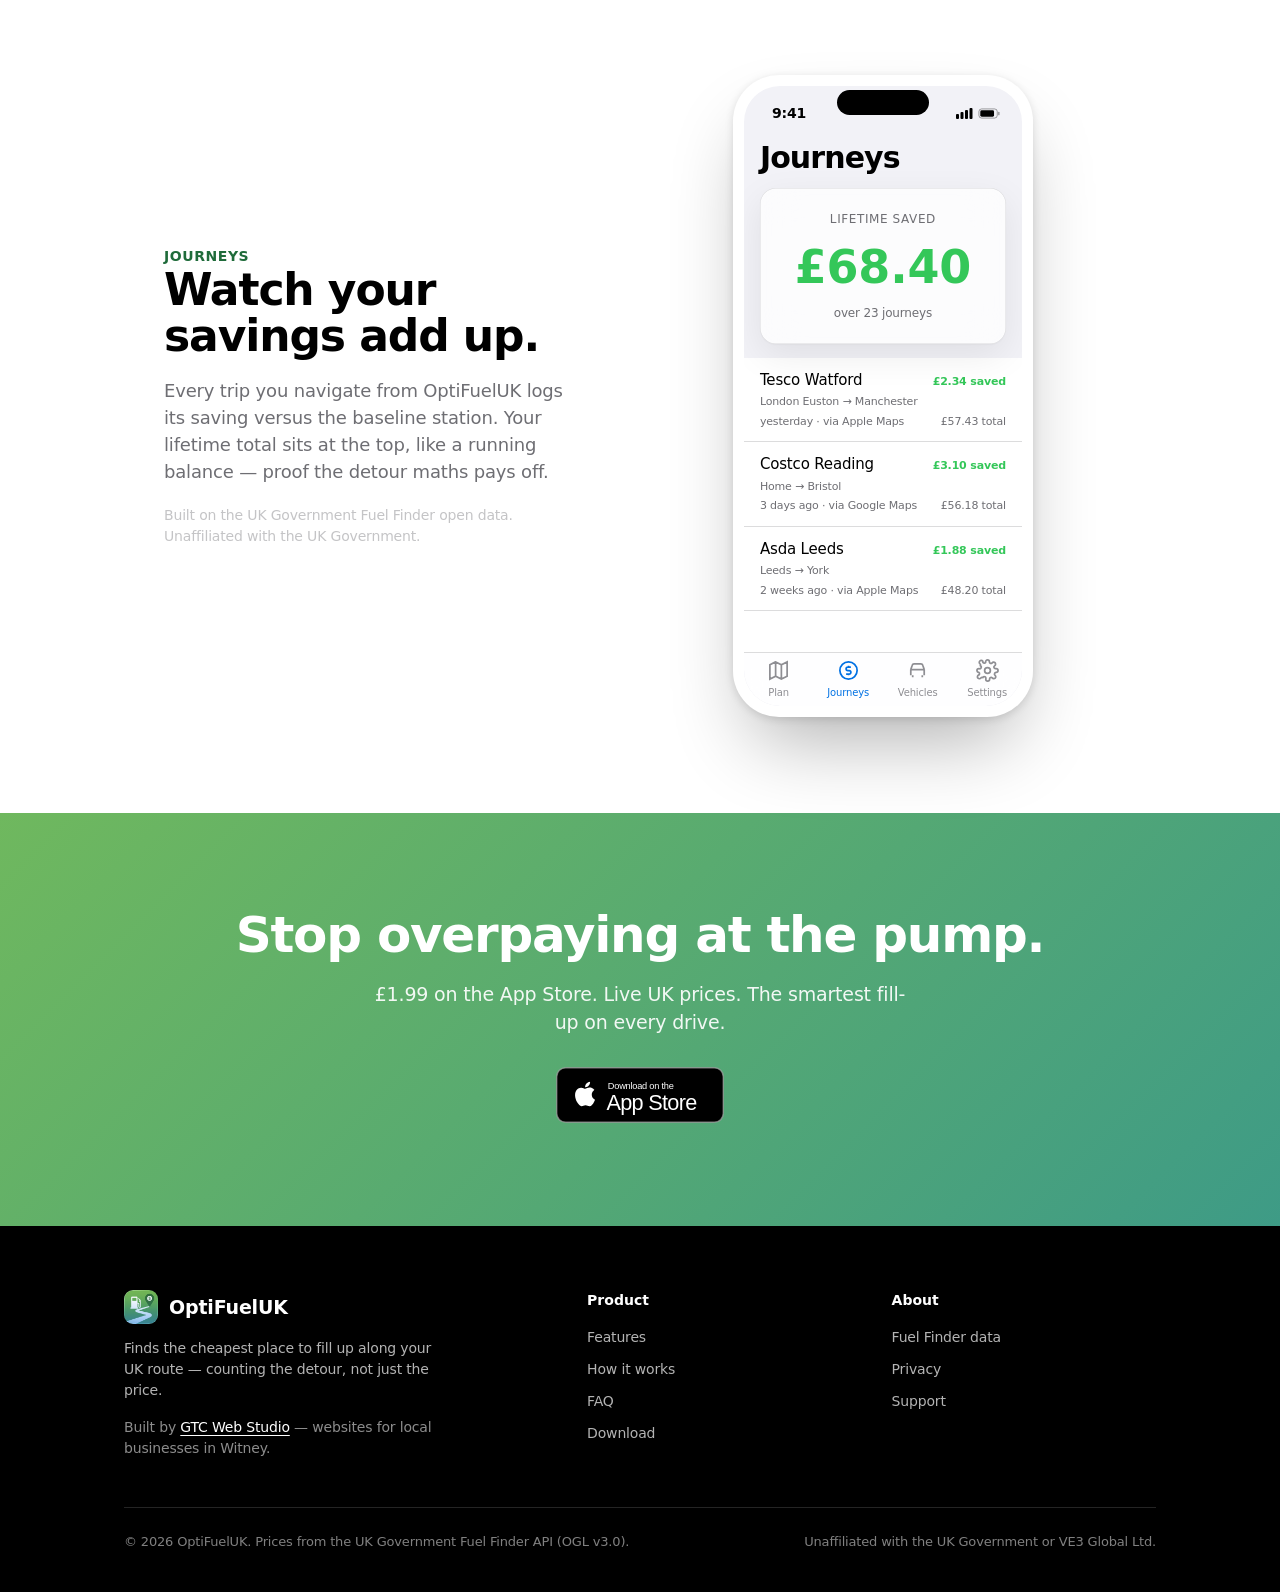
==== commit 96298336: "Cross-link the OptiFuelUK and GTC footers The two navs already pointed at each other, but the footer" ====
--- a/optifueluk/index.html
+++ b/optifueluk/index.html
@@ -357,6 +357,7 @@
       <div class="fcol">
         <div class="fbrand"><img src="assets/app-icon.png" alt="" /><span>OptiFuelUK</span></div>
         <p style="max-width:320px; line-height:1.5;">Finds the cheapest place to fill up along your UK route — counting the detour, not just the price.</p>
+        <p class="fcross">Built by <a href="/GTC/">GTC Web Studio</a> — websites for local businesses in Witney.</p>
       </div>
       <div class="fcol">
         <h4>Product</h4>
--- a/optifueluk/site.css
+++ b/optifueluk/site.css
@@ -168,6 +168,11 @@
 .footer .fbrand { display:flex; align-items:center; gap:11px; margin-bottom:14px; }
 .footer .fbrand img { width:34px; height:34px; border-radius:9px; }
 .footer .fbrand span { font-family:var(--font-display); color:#fff; font-weight:700; font-size:19px; }
+/* Cross-link to the GTC Web Studio site at /GTC/. Underlined, because every
+   other string in this footer is already a link and colour alone would not
+   distinguish it. */
+.footer .fcross { max-width:320px; line-height:1.5; margin:16px 0 0; color:rgba(255,255,255,.55); }
+.footer .fcross a { color:#fff; text-decoration:underline; text-underline-offset:3px; }
 .footer-bottom { border-top:.5px solid rgba(255,255,255,.14); padding-top:24px; display:flex; justify-content:space-between; flex-wrap:wrap; gap:12px; font-size:13px; color:rgba(255,255,255,.5); }
 
 @media (max-width:860px){
